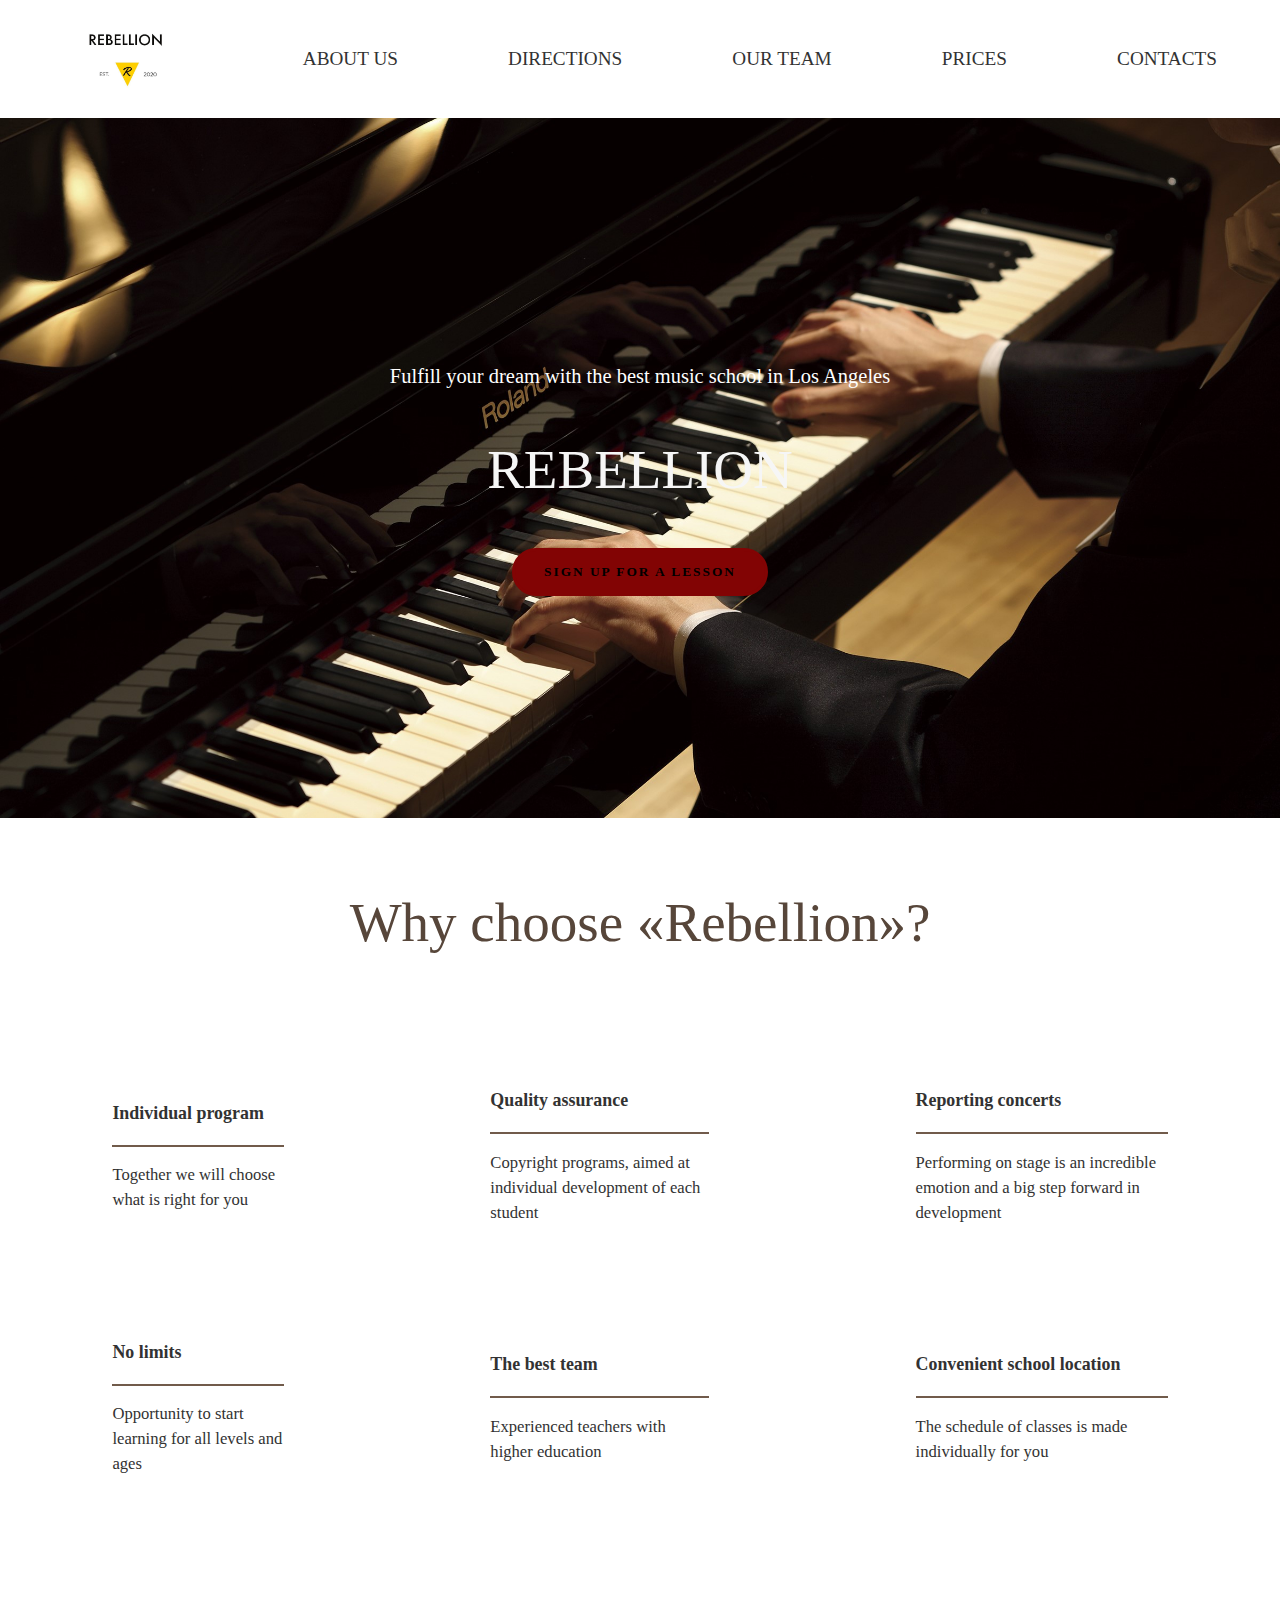
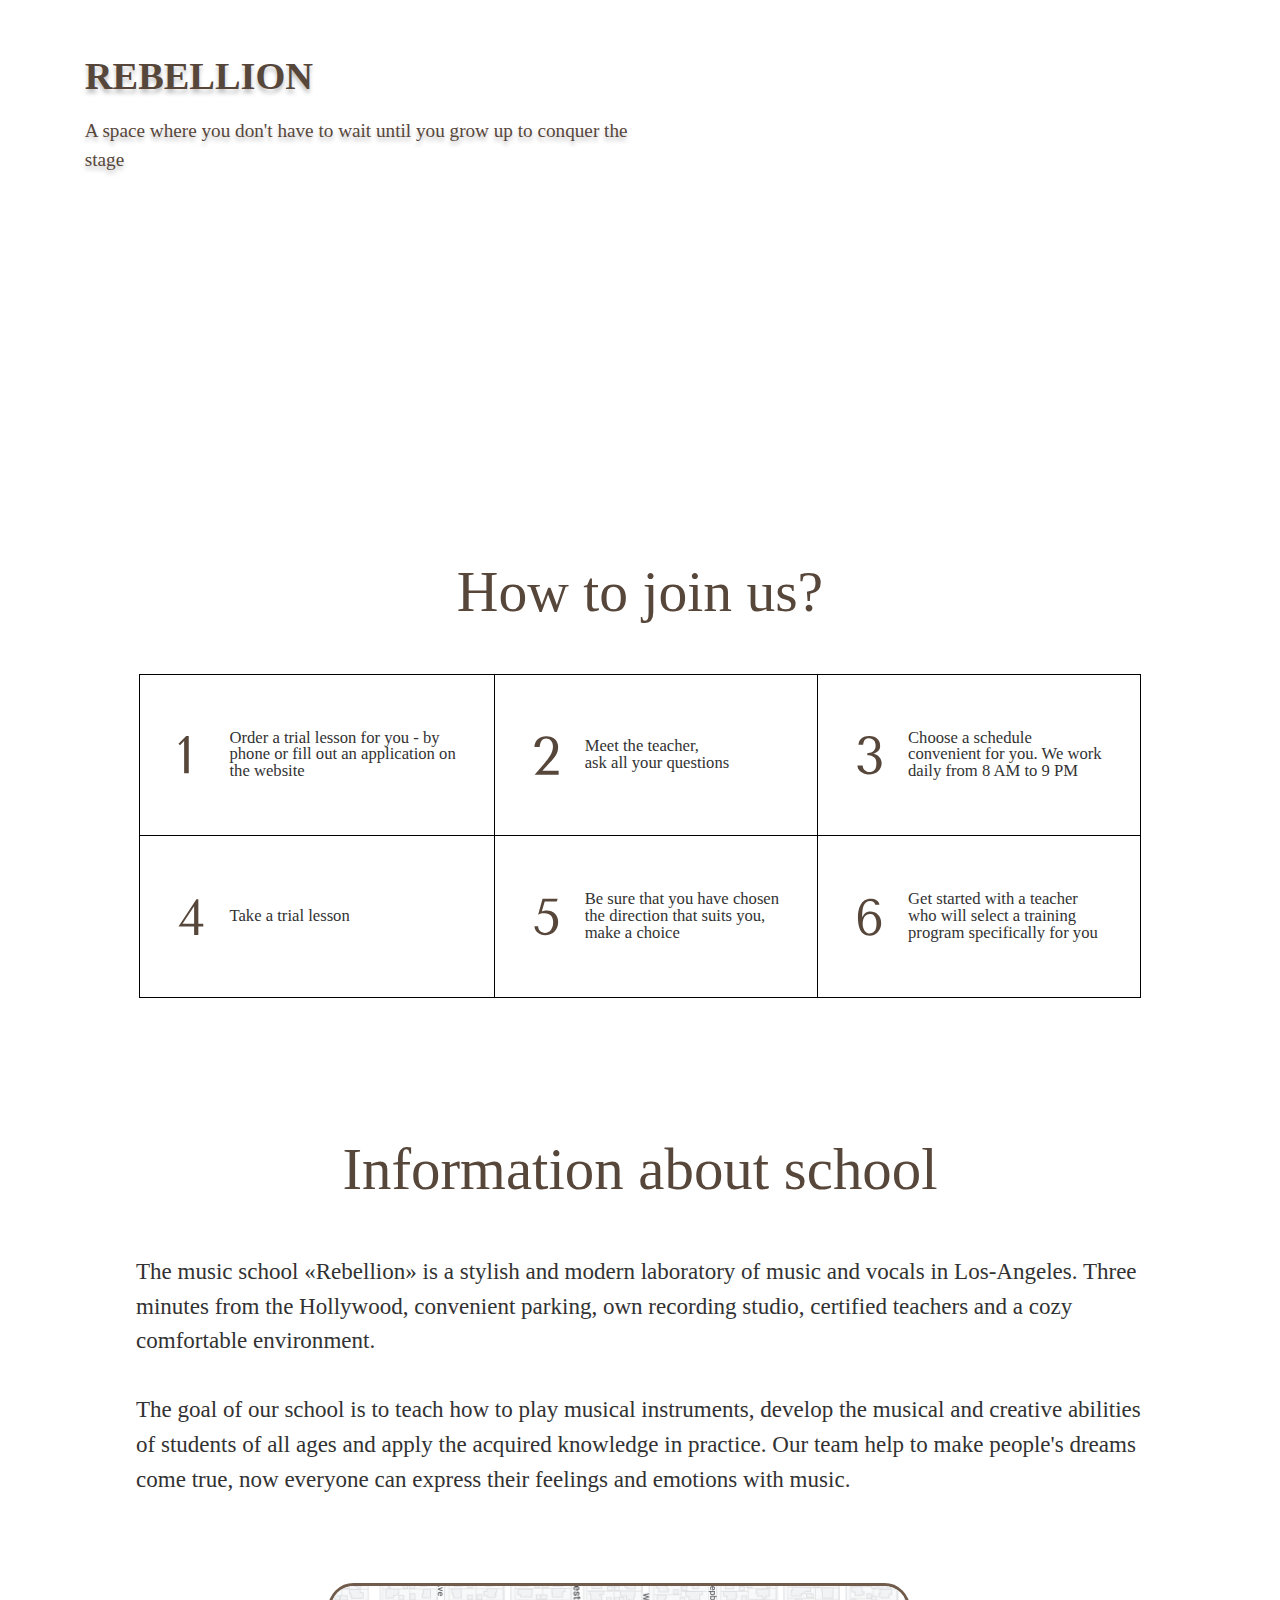
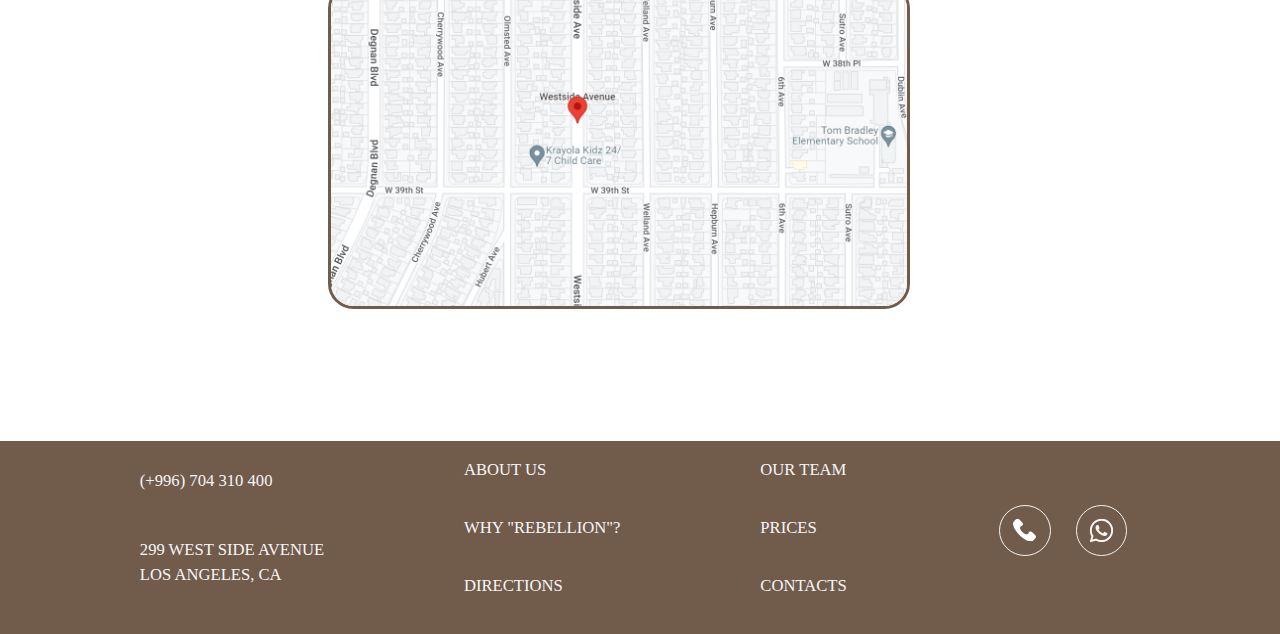
==== index.html @ b0a58139 "Add files via upload" ====
<!DOCTYPE html>
<html lang="en">
<head>
    <meta charset="UTF-8">
    <meta name="viewport" content="width=device-width, initial-scale=1.0">
    <link href="sass/style.css" rel="stylesheet">
    <link rel="apple-touch-icon" sizes="180x180" href="images/apple-touch-icon.png">
    <link rel="icon" type="image/png" sizes="32x32" href="images/favicon-32x32.png">
    <link rel="icon" type="image/png" sizes="16x16" href="images/favicon-16x16.png">
    <link rel="manifest" href="images/site.webmanifest">
    <link rel="mask-icon" href="images/safari-pinned-tab.svg" color="#5bbad5">
    <meta name="msapplication-TileColor" content="#ffc40d">
    <meta name="theme-color" content="#ffffff">
    <title>REBELLION</title>
</head>
<body>
    <nav>
        <ul>
            <li><a href="index.html"><img src="images/logo.jpg"></a></li>
            <li><a href="index.html">About us</a></li>
            <li><a href="directions.html">Directions</a></li>
            <li><a href="team.html">Our team</a></li>
            <li><a href="prices.html">Prices</a></li>
            <li><a href="contacts.html">Contacts</a></li>
        </ul>
    </nav>
    
    <div class="header__content">
        <img src="images/piano.jpg">
        <div class="content">
            <p>Fulfill your dream with the best music school in Los Angeles</p>
            <h1>REBELLION</h1>
            <button><a href="contacts.html">Sign up for a lesson</a></button>
        </div>
    </div>
    
    <div class="reason">
        <h1><a name="why"></a>Why choose «Rebellion»?</h1>
        <div class="reason__content">
            <table>
                <tr>
                    <td>
                        <h3>Individual program</h3>
                        <hr>
                        <p>Together we will choose what is right for you</p>
                    </td>
                    <td>
                        <h3>Quality assurance</h3>
                        <hr>
                        <p>Copyright programs, aimed at individual development of each student</p>
                    </td>
                    <td>
                        <h3>Reporting concerts</h3>
                        <hr>
                        <p>Performing on stage is an incredible emotion and a big step forward in development</p>
                    </td>
                </tr>
                <tr>
                    <td>
                        <h3>No limits</h3>
                        <hr>
                        <p>Opportunity to start learning for all levels and ages</p>
                    </td>
                    <td>
                        <h3>The best team</h3>
                        <hr>
                        <p>Experienced teachers with higher education</p>
                    </td>
                    <td>
                        <h3>Convenient school location</h3>
                        <hr>
                        <p>The schedule of classes is made individually for you</p>
                    </td>
                </tr>
            </table>
            
        </div>
    </div>
    
    <div class="photo">
        <div class="photo__text">
            <h1>REBELLION</h1>
            <p>A space where you don't have to wait until you grow up to conquer the stage</p>
        </div>
        <div class="rebellion">
            <img src="images/first.jpg" class="one">
            <img src="images/sec.jpg" class="two">
            <img src="images/third.jpg" class="three">
            <img src="images/four.jpg" class="four">
            <img src="images/five.jpg" class="five">
            <img src="images/six.jpg" class="six">
            <img src="images/seven.jpg" class="seven">
            <img src="images/eight.jpg" class="eight">
            <img src="images/nine.jpg" class="nine">
            <img src="images/ten.jpg" class="ten">
        </div>
    </div>
    
    <div class="join-us">
        <h1>How to join us?</h1>
        <table>
            <tr>
                <td>
                    <div class="numbers">
                        <img src="./images/1 (1).svg">
                        <p>Order a trial lesson for you - by<br> phone or fill out an application on<br> the website</p>
                    </div>
                </td>
                <td>
                    <div class="numbers">
                        <img src="./images/2.svg">
                        <p>Meet the teacher,<br> ask all your questions</p>
                    </div>
                </td>
                <td>
                    <div class="numbers">
                        <img src="./images/3.svg">
                        <p>Choose a schedule<br> convenient for you. We work<br> daily from 8 AM to 9 PM</p>
                    </div>
                </td>
                
            </tr>
            <tr>
                <td>
                    <div class="numbers">
                        <img src="./images/4.svg">
                        <p>Take a trial lesson</p>
                    </div>
                </td>
                <td>
                    <div class="numbers">
                        <img src="./images/5.svg">
                        <p>Be sure that you have chosen<br> the direction that suits you,<br> make a choice</p>
                    </div>
                </td>
                <td>
                    <div class="numbers">
                        <img src="./images/6.svg">
                        <p>Get started with a teacher<br> who will select a training<br> program specifically for you</p>
                    </div>
                </td>
            </tr>
        </table>
    </div>
    
    <div class="info__us">
        <h1><a name="about"></a>Information about school</h1>
        <p>The music school «Rebellion» is a stylish and modern laboratory of music and vocals in Los-Angeles. Three minutes from the Hollywood, convenient parking, own recording studio, certified teachers and a cozy comfortable environment.<br><br>
            The goal of our school is to teach how to play musical instruments, develop the musical and creative abilities of students of all ages and apply the acquired knowledge in practice. Our team help to make people's dreams come true, now everyone can express their feelings and emotions with music.
        </p>
        <img src="./images/map.png">
    </div>
    
    <footer>
        <div class="address">
            <p><a href="tel:+(996)704 310400">(+996) 704 310 400</a></p>
            <p>299 West Side Avenue<br>Los Angeles, CA</p>
        </div>
        <div class="pages-1-3">
            <p><a href="#about">About us</a></p>
            <p><a href="#why">Why "Rebellion"?</a></p>
            <p><a href="directions.html">Directions</a></p>
        </div>
        <div class="pages-4-6">
            <p><a href="team.html">Our team</a></p>
            <p><a href="prices.html">Prices</a></p>
            <p><a href="contacts.html">Contacts</a></p>
        </div>
        <div class="icon">
       <a href="tel:+(996)704 310400"><img src="./images/icon-phone.svg"></a>
       <a href="https://wa.me/996704310400"><img src="./images/icon-WA.svg"></a>
        </div>
    </footer>

</body>
</html>
---- sass/style.css ----
nav {
  background-color: white;
  color: black;
}

nav ul {
  display: -webkit-box;
  display: -ms-flexbox;
  display: flex;
  -ms-flex-pack: distribute;
      justify-content: space-around;
  -webkit-box-align: center;
      -ms-flex-align: center;
          align-items: center;
}

nav ul li {
  list-style-type: none;
  font-family: 'Open Sans';
  font-style: normal;
  font-weight: 400;
  text-transform: uppercase;
  font-size: 1.5vw;
  line-height: 150%;
  color: #323232;
}

nav ul li img {
  width: 10vw;
}

nav ul li a {
  text-decoration: none;
  color: #323232;
}

nav ul li :hover, nav ul li :focus, nav ul li :active {
  opacity: 0.75;
}

.header__content {
  display: -webkit-box;
  display: -ms-flexbox;
  display: flex;
  -webkit-box-pack: center;
      -ms-flex-pack: center;
          justify-content: center;
  -webkit-box-align: center;
      -ms-flex-align: center;
          align-items: center;
  text-align: center;
  margin: 0 -8px;
}

.header__content img {
  width: 100%;
}

.header__content .content {
  position: absolute;
  z-index: 1;
  color: white;
}

.header__content .content p {
  font-family: 'Open Sans';
  font-style: normal;
  font-weight: 400;
  font-size: 1.6vw;
  line-height: 150%;
  color: #FFFFFF;
}

.header__content .content h1 {
  font-family: 'Tenor Sans';
  font-style: normal;
  font-weight: 400;
  font-size: 4.3vw;
  line-height: 150%;
  color: #F6F6F6;
}

.header__content .content button {
  width: 20vw;
  padding: 1vw;
  text-align: center;
  border: 0.3vw solid #820404;
  background-color: #820404;
  border-radius: 2vw;
  -webkit-transition: .3s;
  transition: .3s;
}

.header__content .content button a {
  text-decoration: none;
  font-family: Tenor Sans;
  text-transform: uppercase;
  letter-spacing: 2px;
  font-weight: 600;
  color: #000000;
}

.header__content .content button :hover {
  -webkit-box-shadow: 0.7vw 0.7vw red;
          box-shadow: 0.7vw 0.7vw red;
  -webkit-transition: .3s;
  transition: .3s;
}

/*1 PAGE-MAIN-START*/
.reason h1 {
  text-align: center;
  margin: 5vw 0;
  font-family: 'Tenor Sans';
  font-style: normal;
  font-weight: 400;
  font-size: 4.3vw;
  line-height: 150%;
  color: #57463A;
}

.reason .reason__content table {
  margin: auto;
}

.reason .reason__content table td {
  padding: 3vw 8vw;
}

.reason .reason__content table td h3 {
  font-family: 'Open Sans';
  font-style: normal;
  font-weight: 700;
  font-size: 1.4vw;
  line-height: 150%;
  color: #323232;
}

.reason .reason__content table td hr {
  border: 1px solid #715B4B;
  background-color: #715B4B;
}

.reason .reason__content table td p {
  font-family: 'Open Sans';
  font-style: normal;
  font-weight: 400;
  font-size: 1.3vw;
  line-height: 150%;
  color: #323232;
}

.photo {
  display: -webkit-box;
  display: -ms-flexbox;
  display: flex;
  margin: 8vw 6vw;
}

.photo .photo__text {
  font-family: 'Tenor Sans';
  font-style: normal;
  font-weight: 400;
  font-size: 1.5vw;
  line-height: 150%;
  color: #57463A;
  text-shadow: 0px 4px 4px rgba(0, 0, 0, 0.25);
}

.photo .rebellion {
  margin-left: 14vw;
  width: 32vw;
  height: 32vw;
}

.photo .rebellion img {
  position: absolute;
  width: 32vw;
  height: 32vw;
  opacity: 0;
  -webkit-animation: rebellion 20s ease-in-out infinite;
          animation: rebellion 20s ease-in-out infinite;
}

.photo .rebellion .one {
  -webkit-animation-delay: 0s;
          animation-delay: 0s;
}

.photo .rebellion .two {
  -webkit-animation-delay: 3s;
          animation-delay: 3s;
}

.photo .rebellion .three {
  -webkit-animation-delay: 6s;
          animation-delay: 6s;
}

.photo .rebellion .four {
  -webkit-animation-delay: 9s;
          animation-delay: 9s;
}

.photo .rebellion .five {
  -webkit-animation-delay: 12s;
          animation-delay: 12s;
}

.photo .rebellion .six {
  -webkit-animation-delay: 15s;
          animation-delay: 15s;
}

.photo .rebellion .seven {
  -webkit-animation-delay: 18s;
          animation-delay: 18s;
}

.photo .rebellion .eight {
  -webkit-animation-delay: 21s;
          animation-delay: 21s;
}

.photo .rebellion .nine {
  -webkit-animation-delay: 24s;
          animation-delay: 24s;
}

.photo .rebellion .ten {
  -webkit-animation-delay: 27s;
          animation-delay: 27s;
}

.photo .rebellion .one, .photo .rebellion .two, .photo .rebellion .three, .photo .rebellion .four, .photo .rebellion .five, .photo .rebellion .six, .photo .rebellion .seven, .photo .rebellion .eight, .photo .rebellion .nine, .photo .rebellion .ten {
  border: .5vw solid #715B4B;
  border-radius: 2vw;
}

.join-us {
  margin: 5vw;
}

.join-us h1 {
  text-align: center;
  font-family: 'Tenor Sans';
  font-style: normal;
  font-weight: 400;
  font-size: 4.5vw;
  line-height: 150%;
  color: #57463A;
}

.join-us table {
  border: 1px solid black;
  border-collapse: collapse;
  margin: auto;
}

.join-us table tr td {
  border: 1px solid black;
  padding: 3vw;
}

.join-us table tr td .numbers {
  display: -webkit-box;
  display: -ms-flexbox;
  display: flex;
  -webkit-box-orient: horizontal;
  -webkit-box-direction: normal;
      -ms-flex-direction: row;
          flex-direction: row;
}

.join-us table tr td .numbers img {
  width: 2vw;
}

.join-us table tr td .numbers p {
  margin-left: 2vw;
  font-family: 'Open Sans';
  font-style: normal;
  font-weight: 300;
  font-size: 1.3vw;
  line-height: 102.99%;
  color: #323232;
}

.info__us {
  margin: 10vw;
}

.info__us h1 {
  font-family: 'Tenor Sans';
  font-style: normal;
  font-weight: 400;
  font-size: 4.6vw;
  line-height: 150%;
  text-align: center;
  color: #57463A;
}

.info__us p {
  font-family: 'Open Sans';
  font-style: normal;
  font-weight: 400;
  font-size: 1.8vw;
  line-height: 150%;
  color: #323232;
}

.info__us img {
  width: 45vw;
  height: 25vw;
  margin-top: 5vw;
  margin-left: 15vw;
  border: 3px solid #715B4B;
  border-radius: 2vw;
}

/*FOOTER START*/
footer {
  display: -webkit-box;
  display: -ms-flexbox;
  display: flex;
  margin: 0 -8px -10px -8px;
  padding-bottom: 2vh;
  background-color: #715B4B;
  -webkit-box-pack: space-evenly;
      -ms-flex-pack: space-evenly;
          justify-content: space-evenly;
  text-transform: uppercase;
}

footer .address {
  display: -webkit-box;
  display: -ms-flexbox;
  display: flex;
  -webkit-box-orient: vertical;
  -webkit-box-direction: normal;
      -ms-flex-direction: column;
          flex-direction: column;
  -webkit-box-pack: space-evenly;
      -ms-flex-pack: space-evenly;
          justify-content: space-evenly;
}

footer .address p {
  font-family: 'Open Sans';
  font-style: normal;
  font-weight: 400;
  font-size: 1.3vw;
  line-height: 150%;
  color: #F6F6F6;
}

footer .address p a {
  text-decoration: none;
  color: #F6F6F6;
}

footer .address p :hover, footer .address p :focus, footer .address p :active {
  opacity: 0.75;
}

footer .pages-1-3 {
  display: -webkit-box;
  display: -ms-flexbox;
  display: flex;
  -webkit-box-orient: vertical;
  -webkit-box-direction: normal;
      -ms-flex-direction: column;
          flex-direction: column;
}

footer .pages-1-3 p {
  font-family: 'Open Sans';
  font-style: normal;
  font-weight: 400;
  font-size: 1.3vw;
  line-height: 150%;
  color: #F6F6F6;
}

footer .pages-1-3 p a {
  text-decoration: none;
  color: #F6F6F6;
}

footer .pages-1-3 p :hover, footer .pages-1-3 p :focus, footer .pages-1-3 p :active {
  opacity: 0.75;
}

footer .pages-4-6 {
  display: -webkit-box;
  display: -ms-flexbox;
  display: flex;
  -webkit-box-orient: vertical;
  -webkit-box-direction: normal;
      -ms-flex-direction: column;
          flex-direction: column;
}

footer .pages-4-6 p {
  font-family: 'Open Sans';
  font-style: normal;
  font-weight: 400;
  font-size: 1.3vw;
  line-height: 150%;
  color: #F6F6F6;
}

footer .pages-4-6 p a {
  text-decoration: none;
  color: #F6F6F6;
}

footer .pages-4-6 p :hover, footer .pages-4-6 p :focus, footer .pages-4-6 p :active {
  opacity: 0.75;
}

footer .icon {
  display: -webkit-box;
  display: -ms-flexbox;
  display: flex;
  -webkit-box-orient: horizontal;
  -webkit-box-direction: normal;
      -ms-flex-direction: row;
          flex-direction: row;
  margin-top: 4vw;
}

footer .icon a {
  text-decoration: none;
  color: #F6F6F6;
}

footer .icon img {
  width: 4vw;
  margin: 1vw;
}

footer .icon :hover, footer .icon :focus, footer .icon :active {
  opacity: 0.8;
}

/*FOOTER END*/
/*2 page-DIRECTIONS-START*/
.subjects {
  display: -webkit-box;
  display: -ms-flexbox;
  display: flex;
  -webkit-box-orient: vertical;
  -webkit-box-direction: normal;
      -ms-flex-direction: column;
          flex-direction: column;
  text-align: center;
}

.subjects h1 {
  margin: 5vw 0;
  text-transform: uppercase;
  font-family: 'Tenor Sans';
  font-style: normal;
  font-weight: 400;
  font-size: 4.8vw;
  line-height: 150%;
  color: #57463A;
}

.subjects .subjects__content {
  display: -webkit-box;
  display: -ms-flexbox;
  display: flex;
  -webkit-box-orient: vertical;
  -webkit-box-direction: normal;
      -ms-flex-direction: column;
          flex-direction: column;
}

.subjects .subjects__content .subjects-1-4,
.subjects .subjects__content .subjects-5-8 {
  display: -webkit-box;
  display: -ms-flexbox;
  display: flex;
  -webkit-box-orient: horizontal;
  -webkit-box-direction: normal;
      -ms-flex-direction: row;
          flex-direction: row;
  -webkit-box-pack: space-evenly;
      -ms-flex-pack: space-evenly;
          justify-content: space-evenly;
  margin-bottom: 5vw;
}

.subjects .subjects__content img {
  width: 20vw;
  height: 20vw;
}

.subjects .subjects__content figcaption {
  font-family: 'Open Sans';
  text-transform: uppercase;
  font-style: normal;
  font-weight: 400;
  font-size: 1.6vw;
  line-height: 102.99%;
  color: #323232;
}

.subjects .subjects__content button {
  width: 20vw;
  padding: 1vw;
  margin: auto auto 7vw;
  text-align: center;
  border: 0.3vw solid #b49177;
  background-color: #b49177;
  border-radius: 2vw;
  -webkit-transition: .3s;
  transition: .3s;
}

.subjects .subjects__content button a {
  text-decoration: none;
  font-family: Tenor Sans;
  text-transform: uppercase;
  letter-spacing: 2px;
  font-weight: 600;
  color: #ffffff;
}

.subjects .subjects__content button :hover {
  -webkit-box-shadow: 0.7vw 0.7vw #8c715c;
          box-shadow: 0.7vw 0.7vw #8c715c;
  -webkit-transition: .3s;
  transition: .3s;
}

/*2 page-DIRECTIONS-END*/
/*3 page-OUR TEAM-START*/
.team {
  margin: 50px 50px 0 50px;
}

.team h1 {
  font-family: 'Tenor Sans';
  font-style: normal;
  font-weight: 400;
  font-size: 4.3vw;
  line-height: 150%;
  text-align: center;
  text-transform: uppercase;
  color: #57463A;
}

.team p {
  font-family: 'Open Sans';
  font-style: normal;
  font-weight: 400;
  font-size: 2vw;
  text-align: center;
  line-height: 150%;
  color: #323232;
  margin-bottom: 6vw;
}

.team .team__content {
  display: -webkit-box;
  display: -ms-flexbox;
  display: flex;
  -webkit-box-orient: vertical;
  -webkit-box-direction: normal;
      -ms-flex-direction: column;
          flex-direction: column;
}

.team .team-1-3,
.team .team-4-6,
.team .team-7-9,
.team .team-10-12 {
  display: -webkit-box;
  display: -ms-flexbox;
  display: flex;
  -webkit-box-orient: horizontal;
  -webkit-box-direction: normal;
      -ms-flex-direction: row;
          flex-direction: row;
  -webkit-box-pack: space-evenly;
      -ms-flex-pack: space-evenly;
          justify-content: space-evenly;
  margin-bottom: 5vw;
}

.team img {
  width: 20vw;
  height: 20vw;
}

.team .teacher {
  font-family: 'Tenor Sans';
  font-style: normal;
  font-weight: 400;
  font-size: 1.5vw;
  line-height: 150%;
  text-transform: uppercase;
  color: #323232;
}

.team .teacher__direction {
  font-family: 'Open Sans';
  font-style: normal;
  font-weight: 400;
  font-size: 1vw;
  line-height: 150%;
  color: #323232;
  text-transform: uppercase;
}

.team button {
  width: 20vw;
  padding: 1vw;
  margin: auto auto 10vw;
  text-align: center;
  border: 0.3vw solid #b49177;
  background-color: #b49177;
  border-radius: 2vw;
  -webkit-transition: .3s;
  transition: .3s;
}

.team button a {
  text-decoration: none;
  font-family: Tenor Sans;
  text-transform: uppercase;
  letter-spacing: 2px;
  font-weight: 600;
  color: #ffffff;
}

.team button :hover {
  -webkit-box-shadow: 0.7vw 0.7vw #8c715c;
          box-shadow: 0.7vw 0.7vw #8c715c;
  -webkit-transition: .3s;
  transition: .3s;
}

/*3 page-OUR TEAM-END*/
/*4 page-PRICES-START*/
.header__content-4-page {
  display: -webkit-box;
  display: -ms-flexbox;
  display: flex;
  margin: 0 -8px;
  -webkit-box-orient: horizontal;
  -webkit-box-direction: normal;
      -ms-flex-direction: row;
          flex-direction: row;
}

.header__content-4-page img {
  width: 50%;
}

.header__content-4-page .price-content {
  margin-left: 2vw;
}

.header__content-4-page .price-content h1 {
  font-family: 'Tenor Sans';
  font-style: normal;
  font-weight: 400;
  font-size: 4.2vw;
  line-height: 120%;
  color: #57463A;
}

.header__content-4-page .price-content p {
  font-family: 'Open Sans';
  font-style: normal;
  font-weight: 400;
  font-size: 1.5vw;
  line-height: 150%;
  color: black;
}

.header__content-4-page .price-content button {
  width: 25vw;
  padding: 1vw;
  margin-top: 3vw;
  margin-left: 12vw;
  text-align: center;
  border: 0.3vw solid #b49177;
  background-color: #b49177;
  border-radius: 2vw;
  -webkit-transition: .3s;
  transition: .3s;
}

.header__content-4-page .price-content button a {
  text-decoration: none;
  font-family: Tenor Sans;
  text-transform: uppercase;
  letter-spacing: 2px;
  font-weight: 600;
  color: #ffffff;
}

.header__content-4-page .price-content button :hover {
  -webkit-box-shadow: 0.7vw 0.7vw #8c715c;
          box-shadow: 0.7vw 0.7vw #8c715c;
  -webkit-transition: .3s;
  transition: .3s;
}

.price-details {
  margin: 8vw 0 0 2vw;
}

.price-details h1 {
  text-align: center;
  font-family: 'Tenor Sans';
  font-style: normal;
  font-weight: 400;
  font-size: 4.3vw;
  line-height: 150%;
  color: #57463A;
}

.price-details table {
  border: 1px solid black;
  border-collapse: collapse;
  margin: auto;
  margin-bottom: 18vw;
}

.price-details table tr td {
  border: 1px solid black;
  padding: 1vw;
}

.price-details table tr td .price__for__each {
  display: -webkit-box;
  display: -ms-flexbox;
  display: flex;
  -webkit-box-orient: horizontal;
  -webkit-box-direction: normal;
      -ms-flex-direction: row;
          flex-direction: row;
}

.price-details table tr td img {
  width: 8vw;
  height: 8vw;
}

.price-details table tr td p {
  margin-left: 2vw;
  font-family: 'Open Sans';
  font-style: normal;
  font-weight: 300;
  font-size: 1.3vw;
  line-height: 102.99%;
  color: #323232;
  text-transform: uppercase;
}

/*4 page-PRICES-END*/
/*5 page-CONTACTS-START*/
.header__content-5-page {
  display: -webkit-box;
  display: -ms-flexbox;
  display: flex;
  margin: 0 -8px;
  -webkit-box-orient: horizontal;
  -webkit-box-direction: normal;
      -ms-flex-direction: row;
          flex-direction: row;
}

.header__content-5-page img {
  width: 50%;
}

.header__content-5-page .contact__details {
  width: 67vw;
  height: 54vw;
  margin: auto;
}

.header__content-5-page .contact__details h3 {
  margin-top: 0;
  text-align: center;
  margin-bottom: 4vw;
  font-family: 'Tenor Sans';
  font-style: normal;
  font-weight: 400;
  font-size: 3vw;
  line-height: 120%;
  color: #57463A;
  text-transform: uppercase;
}

.header__content-5-page .contact__details h5 {
  font-family: 'Commissioner';
  font-style: normal;
  font-weight: 600;
  font-size: 1.7vw;
  color: #323232;
  margin-top: 0;
  margin-bottom: 0;
  text-align: left;
  margin-left: 2vw;
}

.header__content-5-page .contact__details p {
  font-family: 'Commissioner';
  font-style: normal;
  font-weight: 400;
  font-size: 1.5vw;
  line-height: 29px;
  color: #323232;
  margin-top: 0;
  margin-bottom: 0;
  text-align: left;
  margin-left: 2vw;
}

.questions h2 {
  font-family: 'Tenor Sans';
  font-style: normal;
  font-weight: 400;
  font-size: 4vw;
  line-height: 150%;
  color: #57463A;
  text-align: center;
  margin-bottom: 0;
}

.questions p {
  font-family: 'Tenor Sans';
  font-style: normal;
  font-weight: 400;
  font-size: 2vw;
  line-height: 150%;
  color: #000000;
  text-align: center;
  margin-bottom: 5vw;
}

form {
  width: 33vw;
  background-color: #fed877;
  font-size: 1.3vw;
  padding: 2vw;
  -webkit-box-shadow: 0 0 5vw gold;
          box-shadow: 0 0 5vw gold;
  border-radius: 3vw;
  border: 2px solid none;
  margin: auto;
  margin-bottom: 10vw;
}

form .main
input[type="text"] {
  background-color: #ffffff;
}

form input[type="text"]:focus {
  color: #000000;
}

form label {
  display: inline-block;
  width: 18vw;
  font-size: 1.3vw;
  color: black;
}

form .submit-form {
  width: 25vw;
  height: 5vw;
  margin-left: 5vw;
  display: inline-block;
  background-color: gold;
  color: black;
  text-decoration: none;
  padding: 1vw 1vw;
  border: 1px solid gold;
  border-radius: 1vw;
  font-family: 'Open Sans';
  font-style: normal;
  font-weight: 600;
  font-size: 1.2vw;
  line-height: 1.5vw;
  text-align: center;
  text-transform: uppercase;
}

form .submit-form:hover {
  -webkit-animation: pulsate 1s ease-in-out;
          animation: pulsate 1s ease-in-out;
}

form .mail {
  color: #000000;
}

@-webkit-keyframes rebellion {
  from {
    opacity: 0;
  }
  20% {
    opacity: 1;
  }
  40% {
    opacity: 1;
  }
  60% {
    opacity: 0;
  }
  80% {
    opacity: 0;
  }
  100% {
    opacity: 0;
  }
}

@keyframes rebellion {
  from {
    opacity: 0;
  }
  20% {
    opacity: 1;
  }
  40% {
    opacity: 1;
  }
  60% {
    opacity: 0;
  }
  80% {
    opacity: 0;
  }
  100% {
    opacity: 0;
  }
}

@-webkit-keyframes pulsate {
  0% {
    -webkit-box-shadow: 0 0 25px gold, 0 0 50px goldenrod;
            box-shadow: 0 0 25px gold, 0 0 50px goldenrod;
  }
}

@keyframes pulsate {
  0% {
    -webkit-box-shadow: 0 0 25px gold, 0 0 50px goldenrod;
            box-shadow: 0 0 25px gold, 0 0 50px goldenrod;
  }
}

@media (max-width: 560px) {
  nav img {
    margin-left: -10vw;
  }
  .header__content button {
    width: 50vw;
    height: 6vw;
    font-size: 1.5vw;
  }
  .subjects__content button {
    width: 50vw;
    height: 6vw;
    font-size: 1.5vw;
  }
  .team__content button {
    width: 35vw;
    height: 6vw;
    font-size: 1.5vw;
  }
  .price-content button {
    width: 50vw;
    height: 6vw;
    font-size: 1.5vw;
  }
}

@media (min-width: 560px) {
  nav img {
    margin-left: -3vw;
  }
}
/*# sourceMappingURL=style.css.map */
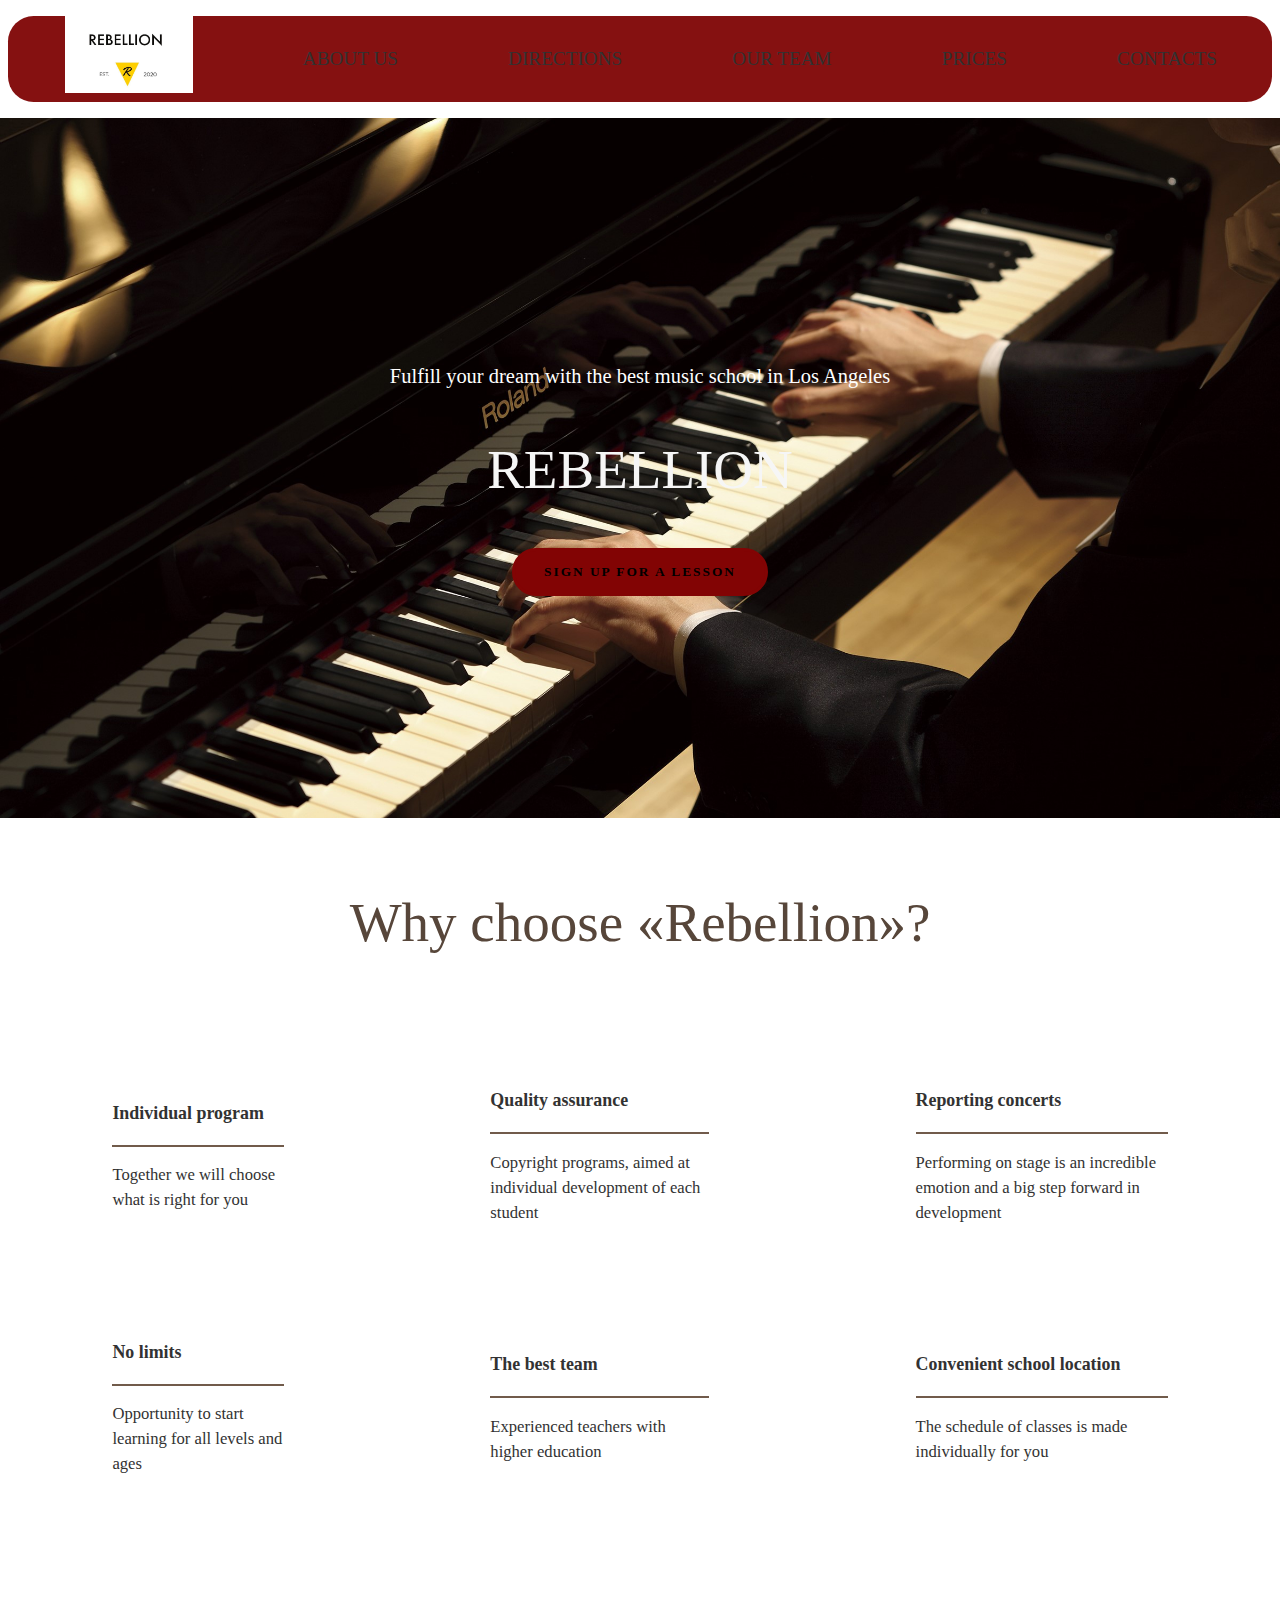
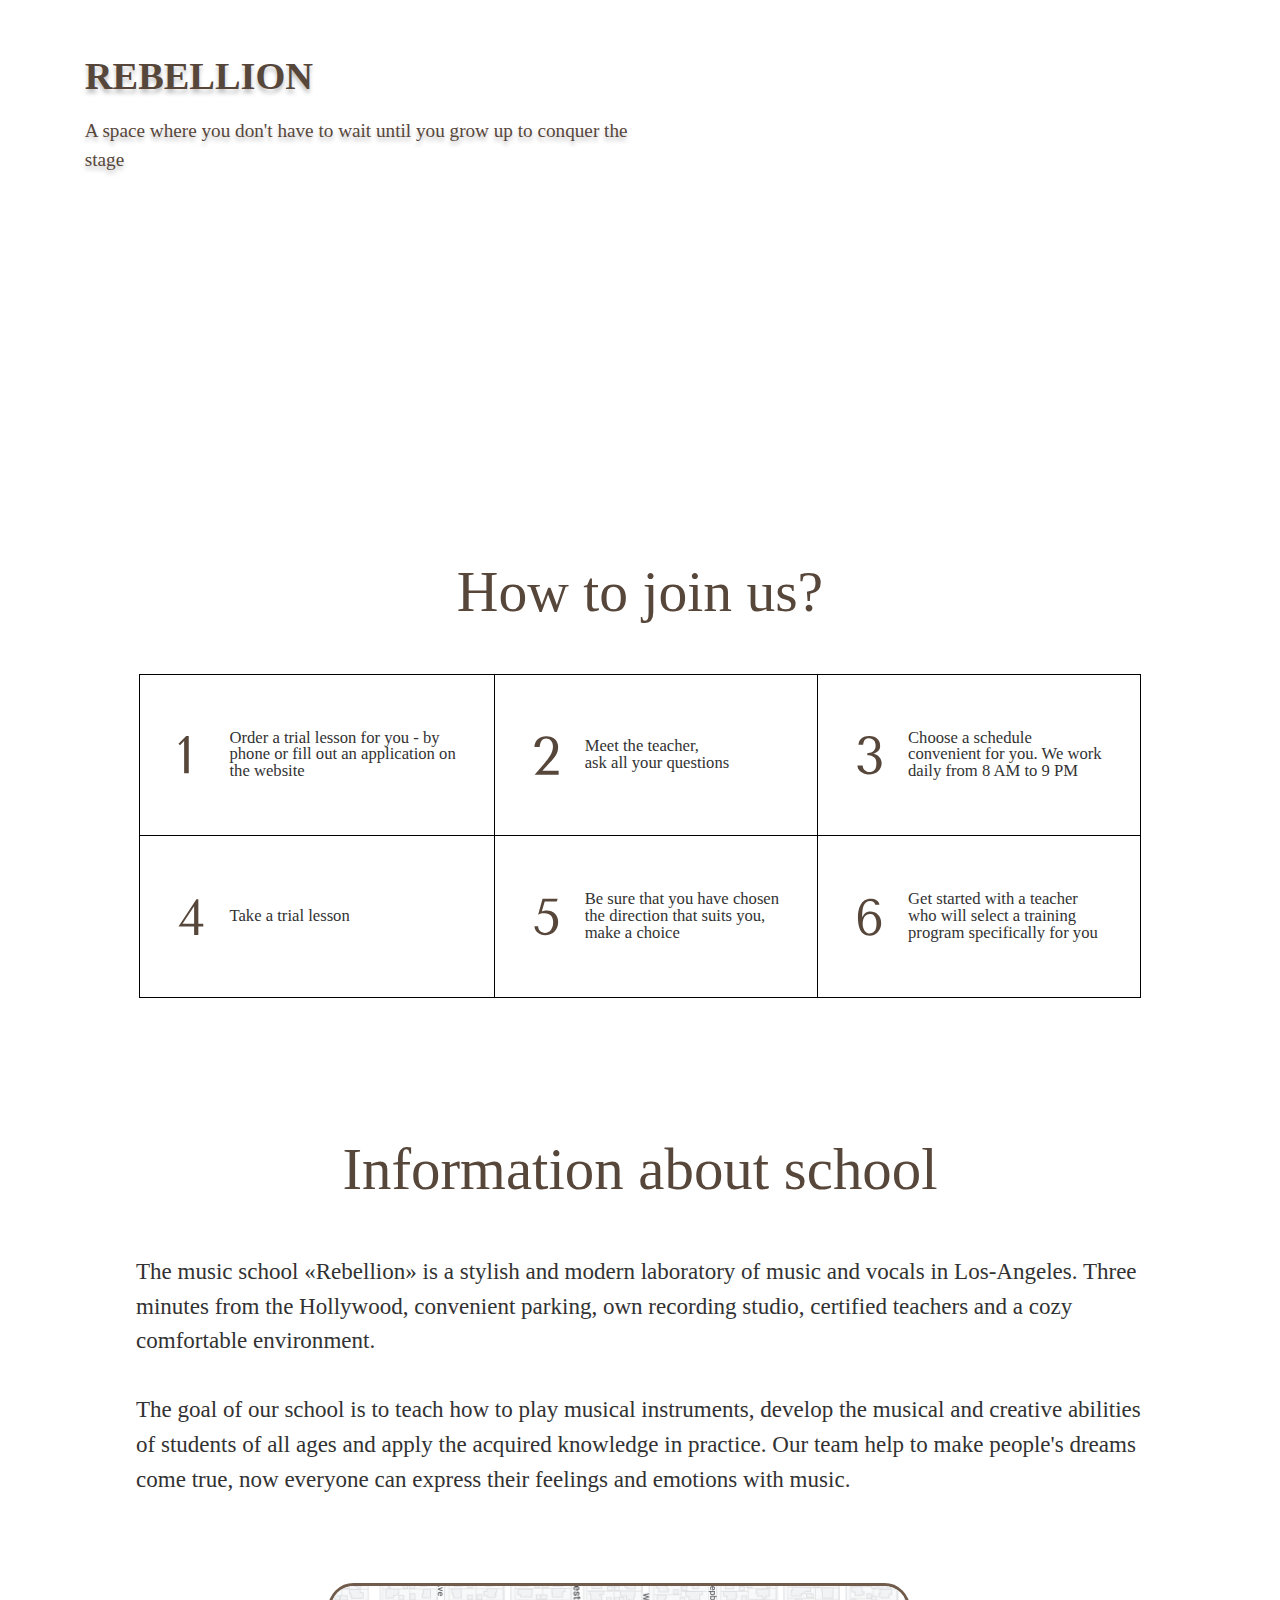
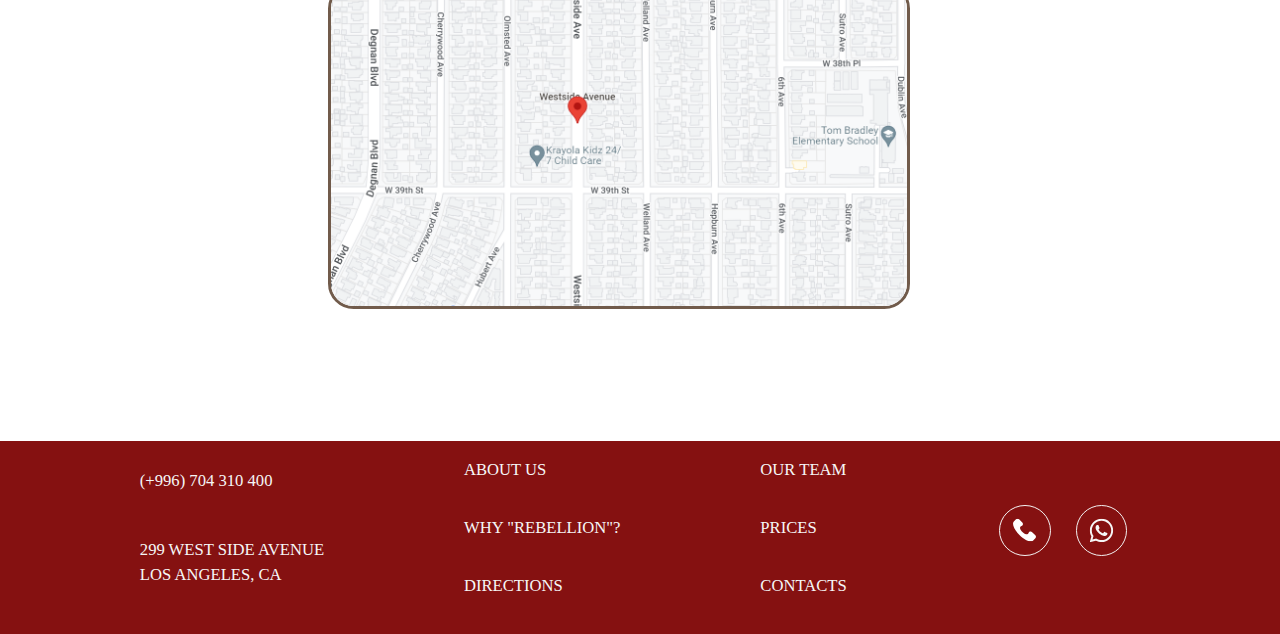
==== commit 6853b611: "Add files via upload" ====
--- a/index.html
+++ b/index.html
@@ -173,4 +173,11 @@
     </footer>
 
 </body>
-</html>+</html>
+
+
+
+
+
+
+
--- a/sass/style.css
+++ b/sass/style.css
@@ -1,6 +1,11 @@
+html {
+  scroll-behavior: smooth;
+}
+
 nav {
-  background-color: white;
-  color: black;
+  background-color: #851111;
+  color: #000000;
+  border-radius: 2vw;
 }
 
 nav ul {
@@ -35,7 +40,7 @@
 }
 
 nav ul li :hover, nav ul li :focus, nav ul li :active {
-  opacity: 0.75;
+  opacity: 0.5;
 }
 
 .header__content {
@@ -93,7 +98,7 @@
 
 .header__content .content button a {
   text-decoration: none;
-  font-family: Tenor Sans;
+  font-family: 'Tenor Sans';
   text-transform: uppercase;
   letter-spacing: 2px;
   font-weight: 600;
@@ -101,8 +106,8 @@
 }
 
 .header__content .content button :hover {
-  -webkit-box-shadow: 0.7vw 0.7vw red;
-          box-shadow: 0.7vw 0.7vw red;
+  -webkit-box-shadow: 0.7vw 0.7vw #ff0000;
+          box-shadow: 0.7vw 0.7vw #ff0000;
   -webkit-transition: .3s;
   transition: .3s;
 }
@@ -325,7 +330,7 @@
   display: flex;
   margin: 0 -8px -10px -8px;
   padding-bottom: 2vh;
-  background-color: #715B4B;
+  background-color: #851111;
   -webkit-box-pack: space-evenly;
       -ms-flex-pack: space-evenly;
           justify-content: space-evenly;
@@ -513,8 +518,8 @@
   padding: 1vw;
   margin: auto auto 7vw;
   text-align: center;
-  border: 0.3vw solid #b49177;
-  background-color: #b49177;
+  border: 0.3vw solid #820404;
+  background-color: #820404;
   border-radius: 2vw;
   -webkit-transition: .3s;
   transition: .3s;
@@ -522,7 +527,7 @@
 
 .subjects .subjects__content button a {
   text-decoration: none;
-  font-family: Tenor Sans;
+  font-family: 'Tenor Sans';
   text-transform: uppercase;
   letter-spacing: 2px;
   font-weight: 600;
@@ -530,8 +535,8 @@
 }
 
 .subjects .subjects__content button :hover {
-  -webkit-box-shadow: 0.7vw 0.7vw #8c715c;
-          box-shadow: 0.7vw 0.7vw #8c715c;
+  -webkit-box-shadow: 0.7vw 0.7vw #ff0000;
+          box-shadow: 0.7vw 0.7vw #ff0000;
   -webkit-transition: .3s;
   transition: .3s;
 }
@@ -621,8 +626,8 @@
   padding: 1vw;
   margin: auto auto 10vw;
   text-align: center;
-  border: 0.3vw solid #b49177;
-  background-color: #b49177;
+  border: 0.3vw solid #820404;
+  background-color: #820404;
   border-radius: 2vw;
   -webkit-transition: .3s;
   transition: .3s;
@@ -630,7 +635,7 @@
 
 .team button a {
   text-decoration: none;
-  font-family: Tenor Sans;
+  font-family: 'Tenor Sans';
   text-transform: uppercase;
   letter-spacing: 2px;
   font-weight: 600;
@@ -638,8 +643,8 @@
 }
 
 .team button :hover {
-  -webkit-box-shadow: 0.7vw 0.7vw #8c715c;
-          box-shadow: 0.7vw 0.7vw #8c715c;
+  -webkit-box-shadow: 0.7vw 0.7vw #ff0000;
+          box-shadow: 0.7vw 0.7vw #ff0000;
   -webkit-transition: .3s;
   transition: .3s;
 }
@@ -689,8 +694,8 @@
   margin-top: 3vw;
   margin-left: 12vw;
   text-align: center;
-  border: 0.3vw solid #b49177;
-  background-color: #b49177;
+  border: 0.3vw solid #820404;
+  background-color: #820404;
   border-radius: 2vw;
   -webkit-transition: .3s;
   transition: .3s;
@@ -698,7 +703,7 @@
 
 .header__content-4-page .price-content button a {
   text-decoration: none;
-  font-family: Tenor Sans;
+  font-family: 'Tenor Sans';
   text-transform: uppercase;
   letter-spacing: 2px;
   font-weight: 600;
@@ -706,8 +711,8 @@
 }
 
 .header__content-4-page .price-content button :hover {
-  -webkit-box-shadow: 0.7vw 0.7vw #8c715c;
-          box-shadow: 0.7vw 0.7vw #8c715c;
+  -webkit-box-shadow: 0.7vw 0.7vw #ff0000;
+          box-shadow: 0.7vw 0.7vw #ff0000;
   -webkit-transition: .3s;
   transition: .3s;
 }
@@ -727,14 +732,14 @@
 }
 
 .price-details table {
-  border: 1px solid black;
+  border: 1px solid #000000;
   border-collapse: collapse;
   margin: auto;
   margin-bottom: 18vw;
 }
 
 .price-details table tr td {
-  border: 1px solid black;
+  border: 1px solid #000000;
   padding: 1vw;
 }
 
@@ -791,7 +796,7 @@
   margin-top: 0;
   text-align: center;
   margin-bottom: 4vw;
-  font-family: 'Tenor Sans';
+  font-family: 'Open Sans';
   font-style: normal;
   font-weight: 400;
   font-size: 3vw;
@@ -849,11 +854,11 @@
 
 form {
   width: 33vw;
-  background-color: #fed877;
+  background-color: #a38877;
   font-size: 1.3vw;
   padding: 2vw;
-  -webkit-box-shadow: 0 0 5vw gold;
-          box-shadow: 0 0 5vw gold;
+  -webkit-box-shadow: 0 0 5vw #867262;
+          box-shadow: 0 0 5vw #867262;
   border-radius: 3vw;
   border: 2px solid none;
   margin: auto;
@@ -873,7 +878,7 @@
   display: inline-block;
   width: 18vw;
   font-size: 1.3vw;
-  color: black;
+  color: #000000;
 }
 
 form .submit-form {
@@ -881,11 +886,11 @@
   height: 5vw;
   margin-left: 5vw;
   display: inline-block;
-  background-color: gold;
-  color: black;
+  background-color: #820404;
+  color: #000000;
   text-decoration: none;
   padding: 1vw 1vw;
-  border: 1px solid gold;
+  border: 1px solid #820404;
   border-radius: 1vw;
   font-family: 'Open Sans';
   font-style: normal;
@@ -949,19 +954,19 @@
 
 @-webkit-keyframes pulsate {
   0% {
-    -webkit-box-shadow: 0 0 25px gold,- 0 0 50px goldenrod;
-            box-shadow: 0 0 25px gold,- 0 0 50px goldenrod;
+    -webkit-box-shadow: 0 0 25px #820404,+ 0 0 50px #820404;
+            box-shadow: 0 0 25px #820404,+ 0 0 50px #820404;
   }
 }
 
 @keyframes pulsate {
   0% {
-    -webkit-box-shadow: 0 0 25px gold,- 0 0 50px goldenrod;
-            box-shadow: 0 0 25px gold,- 0 0 50px goldenrod;
+    -webkit-box-shadow: 0 0 25px #820404,+ 0 0 50px #820404;
+            box-shadow: 0 0 25px #820404,+ 0 0 50px #820404;
   }
 }
 
@@ -989,6 +994,14 @@
     height: 6vw;
     font-size: 1.5vw;
   }
+  form {
+    width: 47vw;
+  }
+  form .submit-form {
+    width: 25vw;
+    height: 5vw;
+    margin-left: 10vw;
+  }
 }
 
 @media (min-width: 560px) {
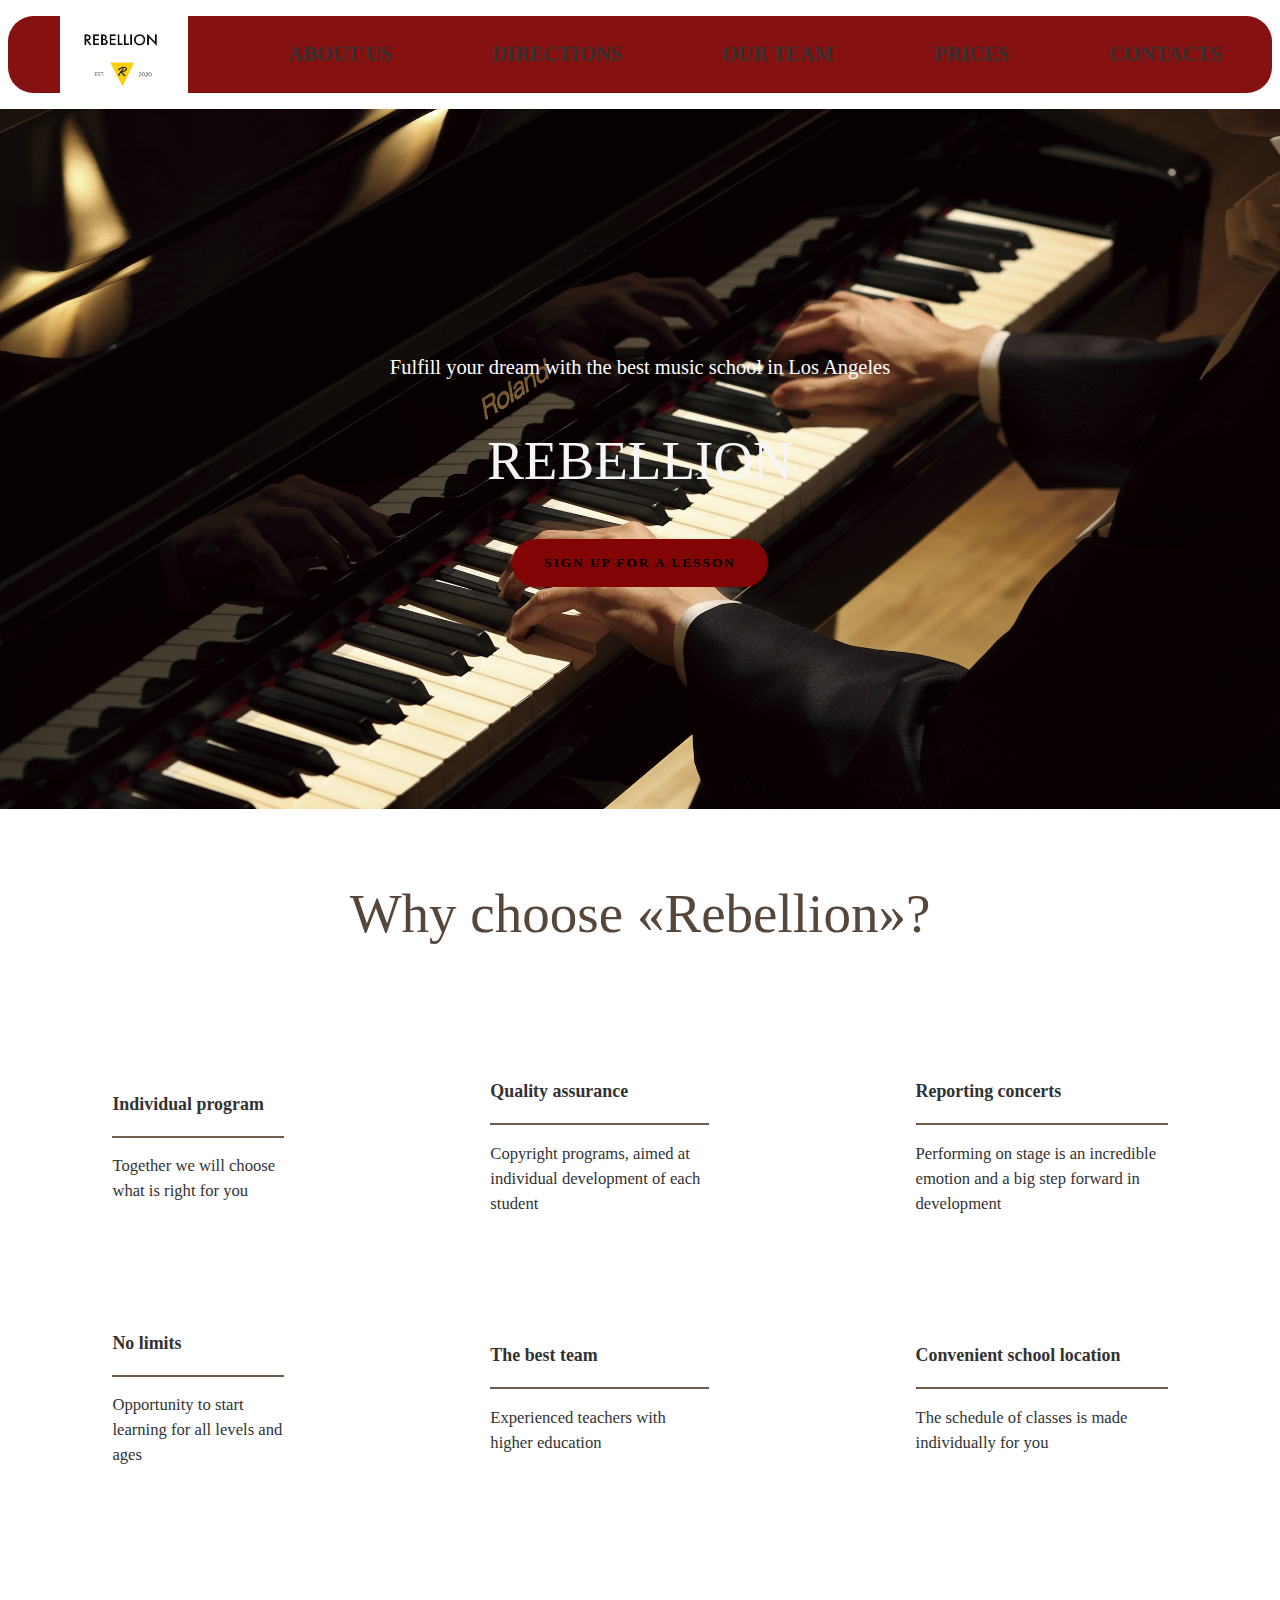
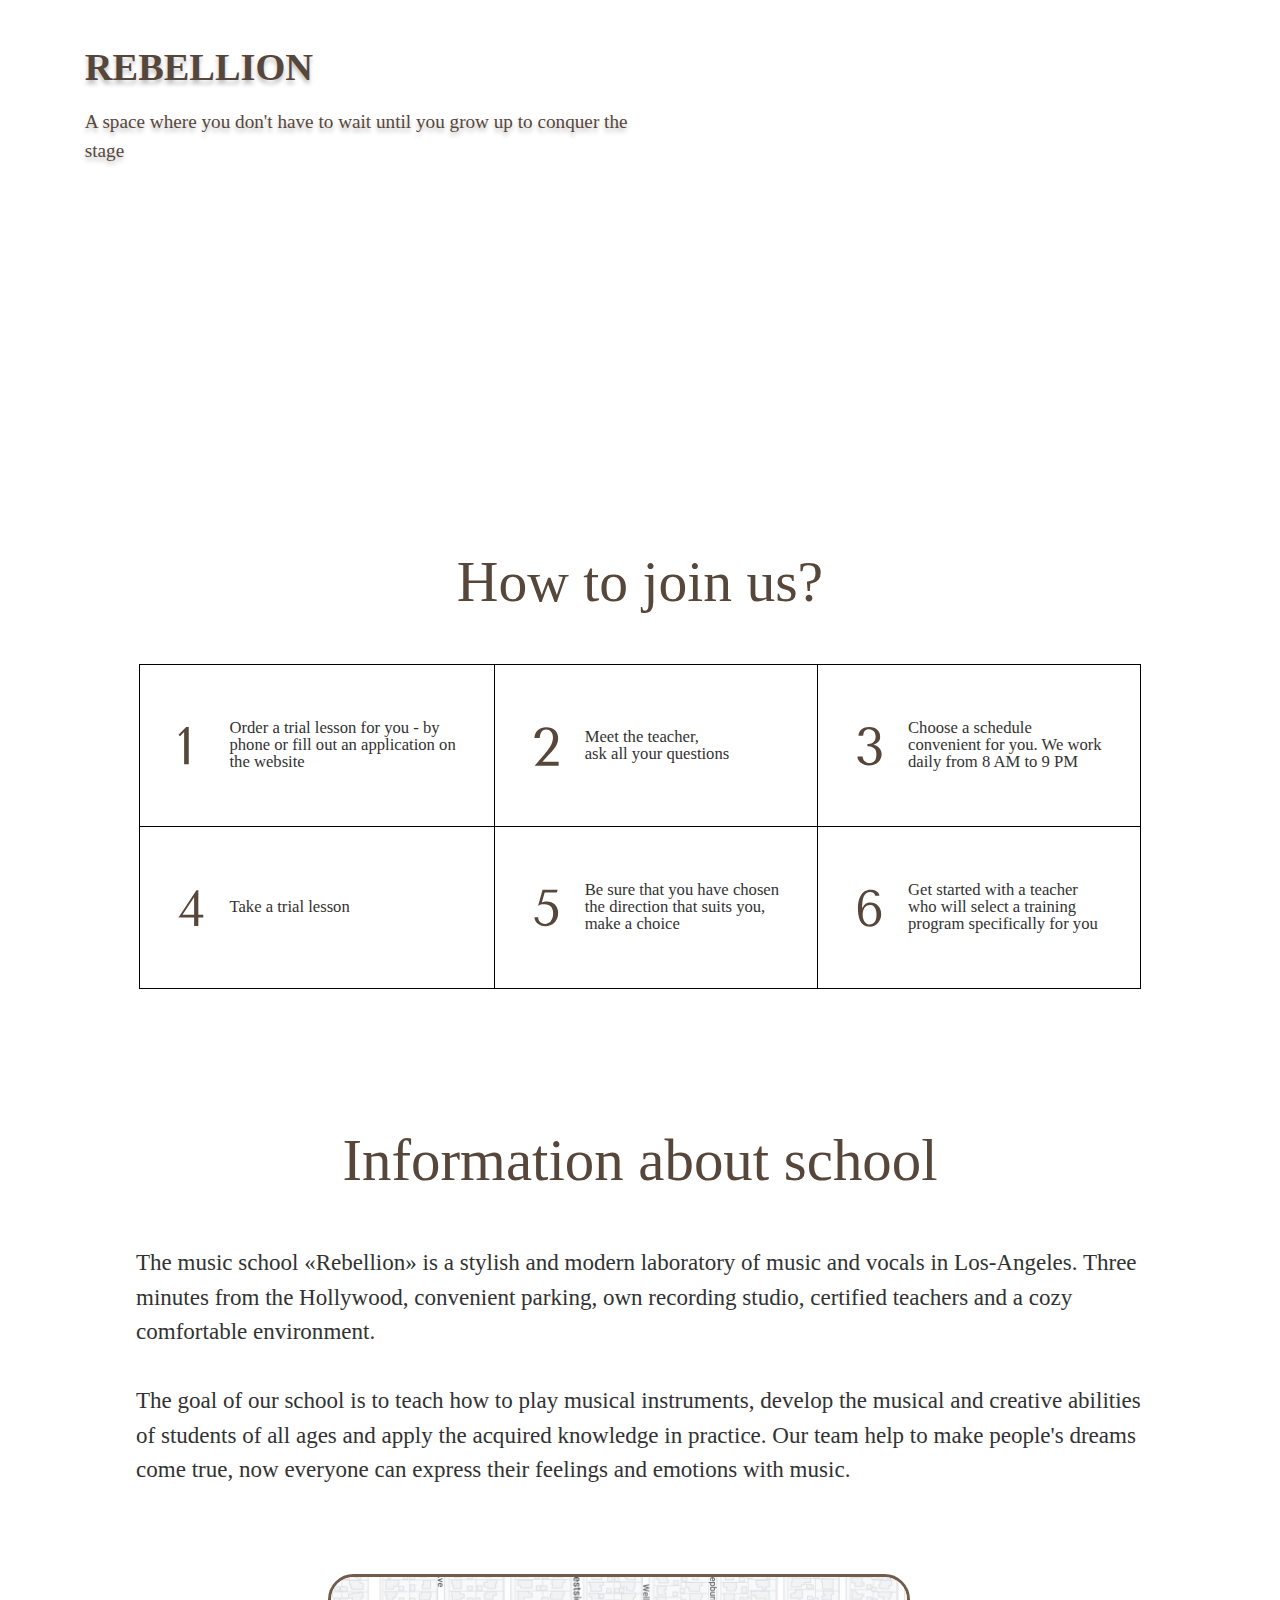
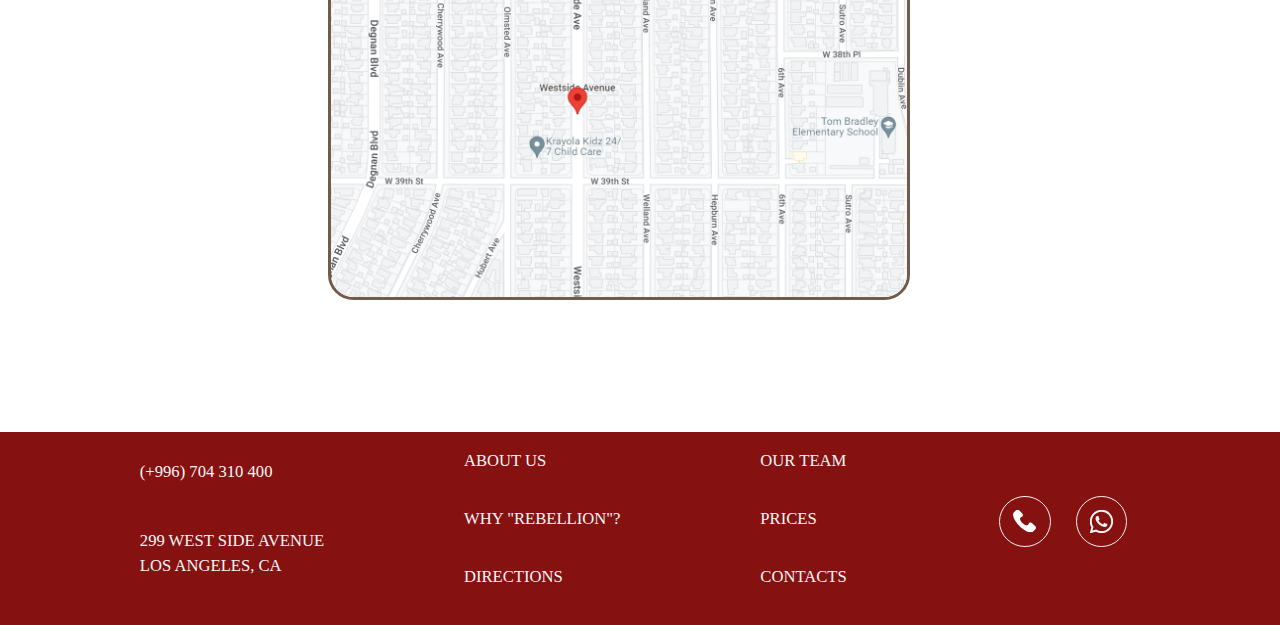
==== commit cd21dd61: "Add files via upload" ====
--- a/index.html
+++ b/index.html
@@ -30,7 +30,7 @@
         <div class="content">
             <p>Fulfill your dream with the best music school in Los Angeles</p>
             <h1>REBELLION</h1>
-            <button><a href="contacts.html">Sign up for a lesson</a></button>
+            <button><a href="contacts.html#signup">Sign up for a lesson</a></button>
         </div>
     </div>
     
--- a/sass/style.css
+++ b/sass/style.css
@@ -23,15 +23,16 @@
   list-style-type: none;
   font-family: 'Open Sans';
   font-style: normal;
-  font-weight: 400;
-  text-transform: uppercase;
-  font-size: 1.5vw;
-  line-height: 150%;
-  color: #323232;
+  font-weight: 600;
+  text-transform: uppercase;
+  font-size: 1.6vw;
+  line-height: 150%;
+  color: #000000;
 }
 
 nav ul li img {
   width: 10vw;
+  margin-bottom: -0.7vw;
 }
 
 nav ul li a {
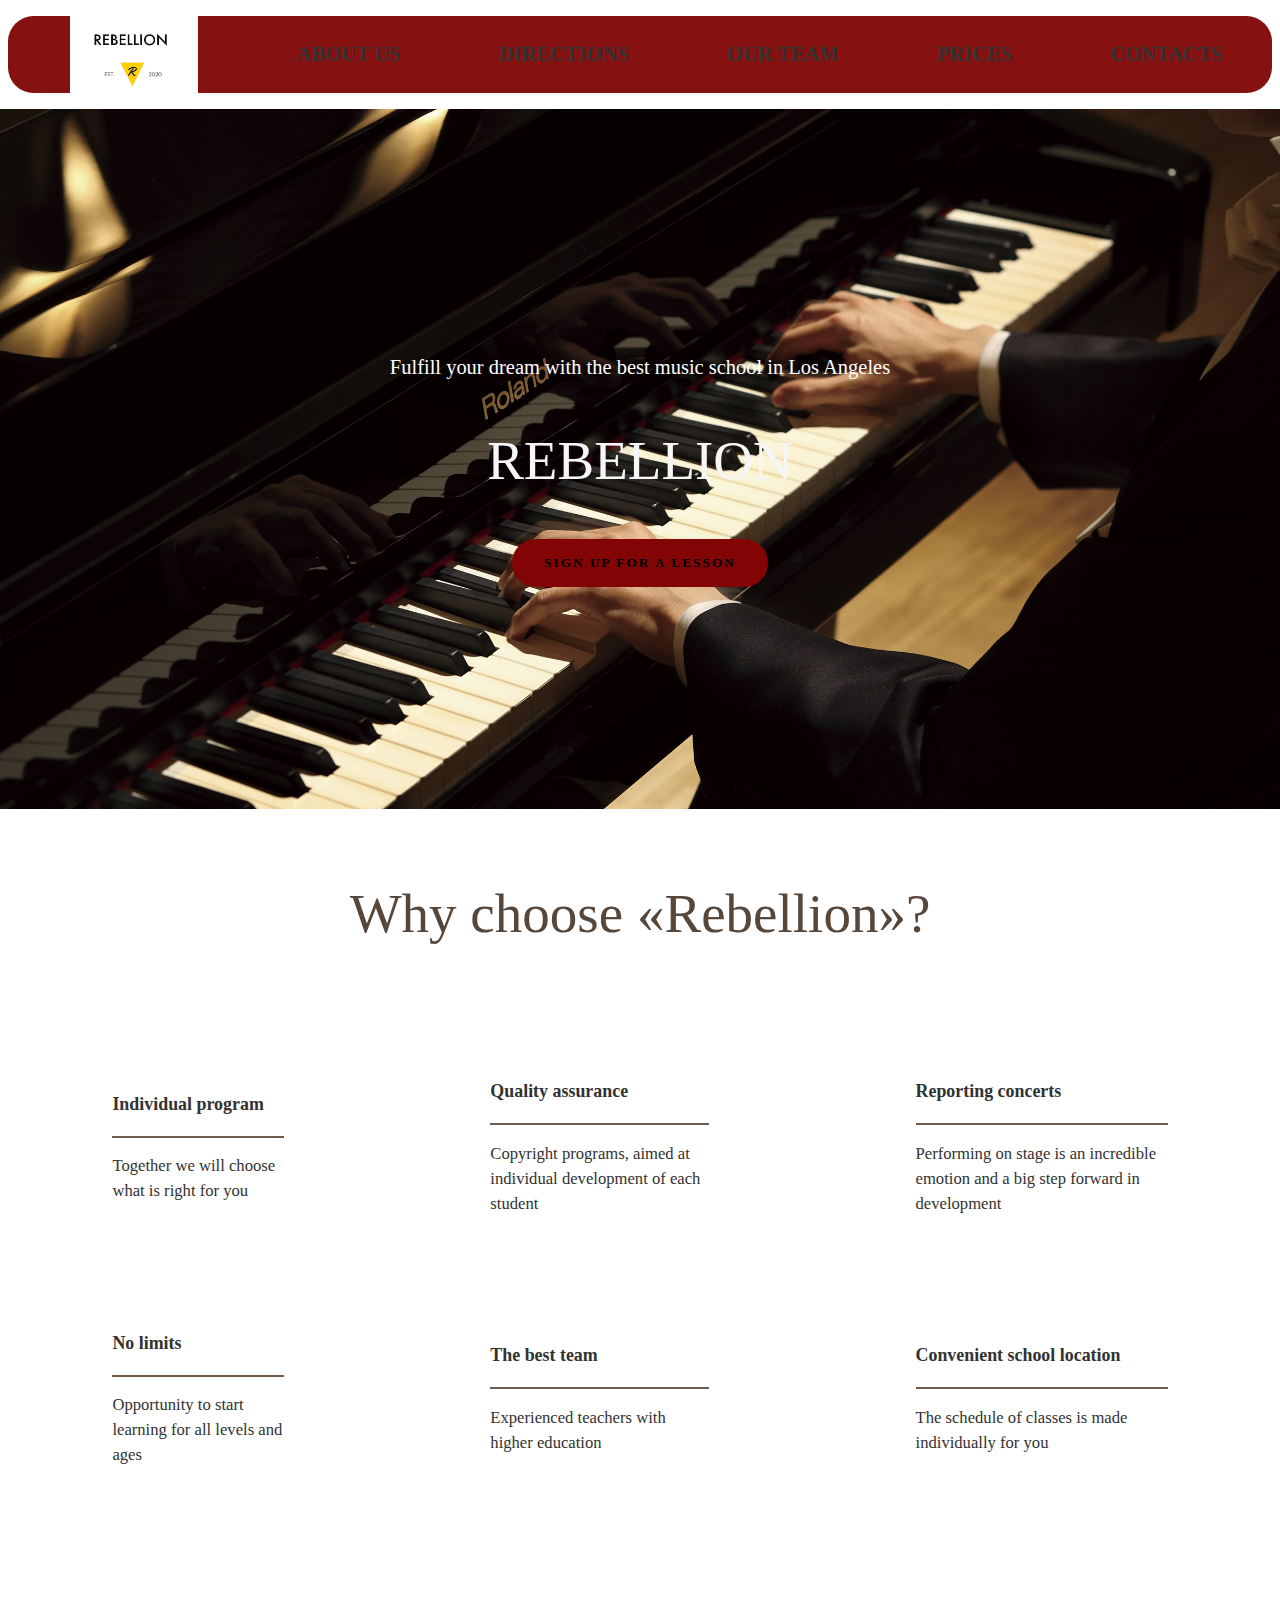
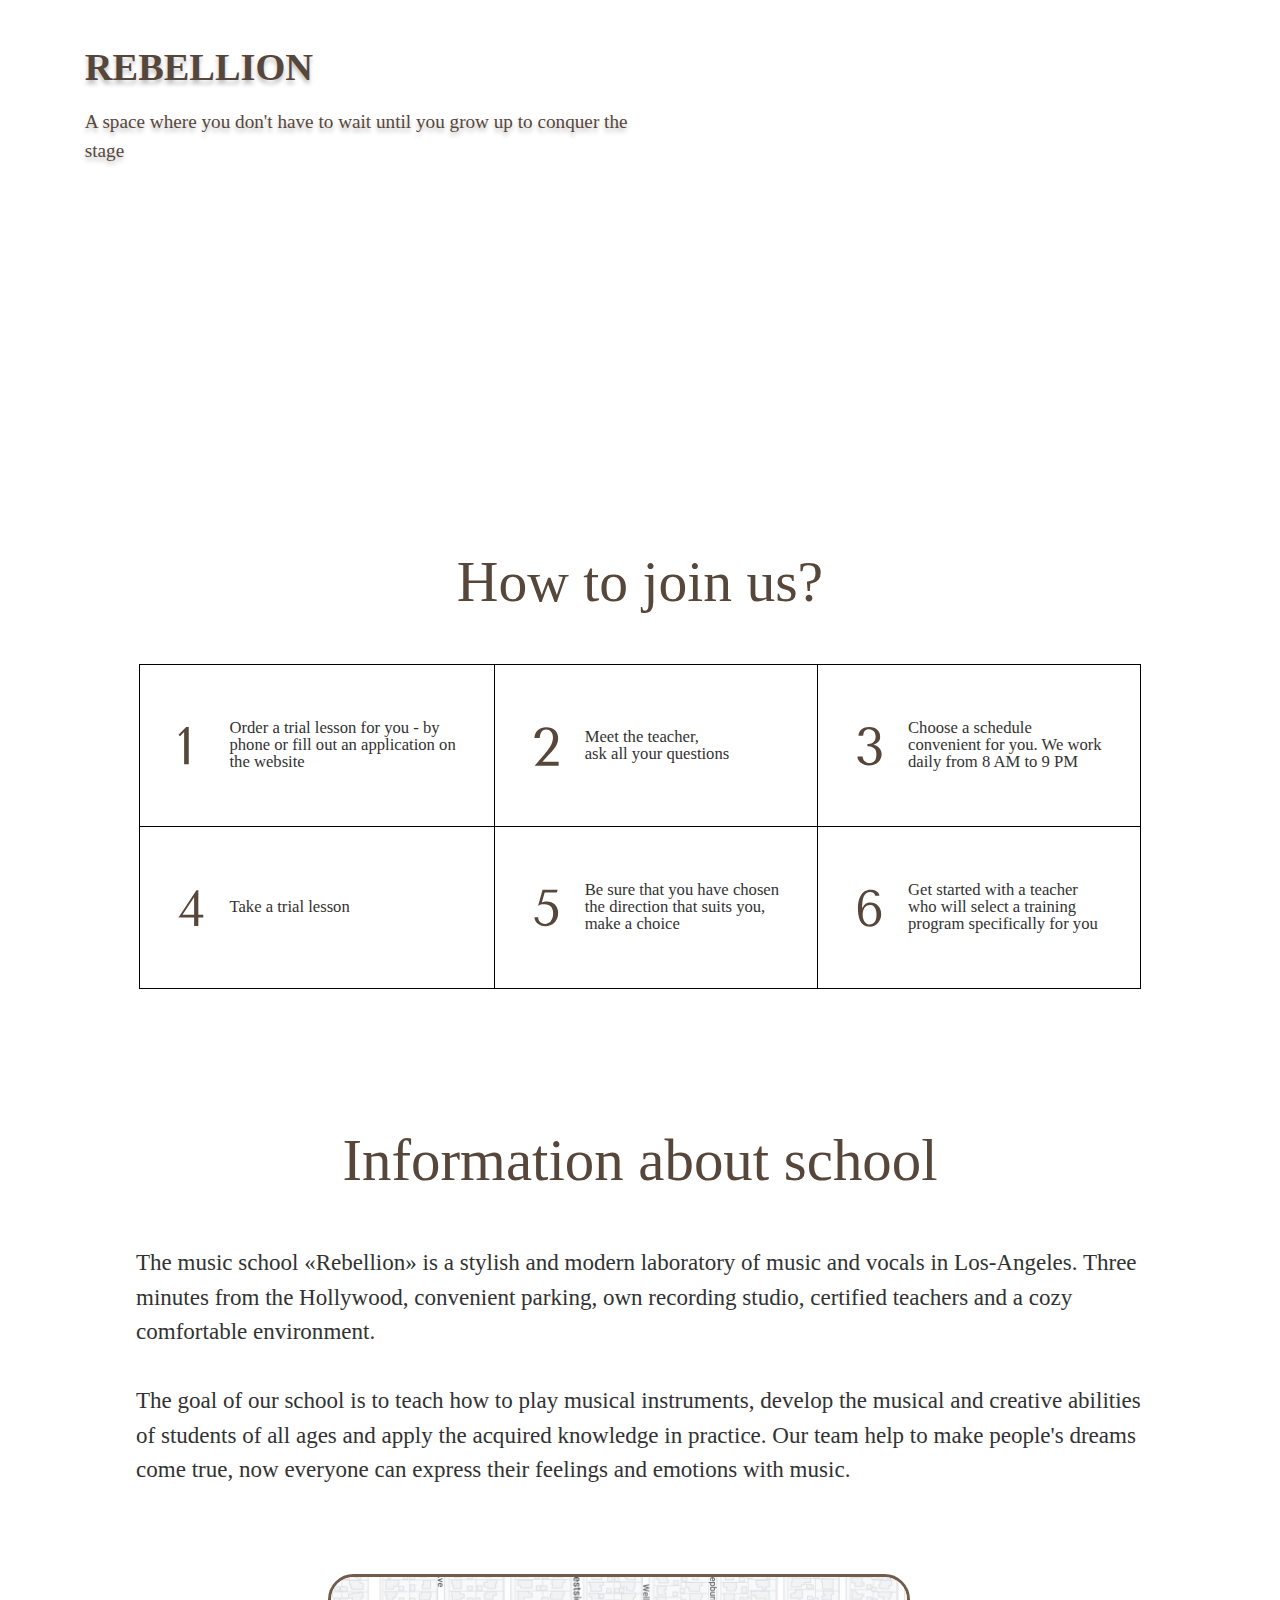
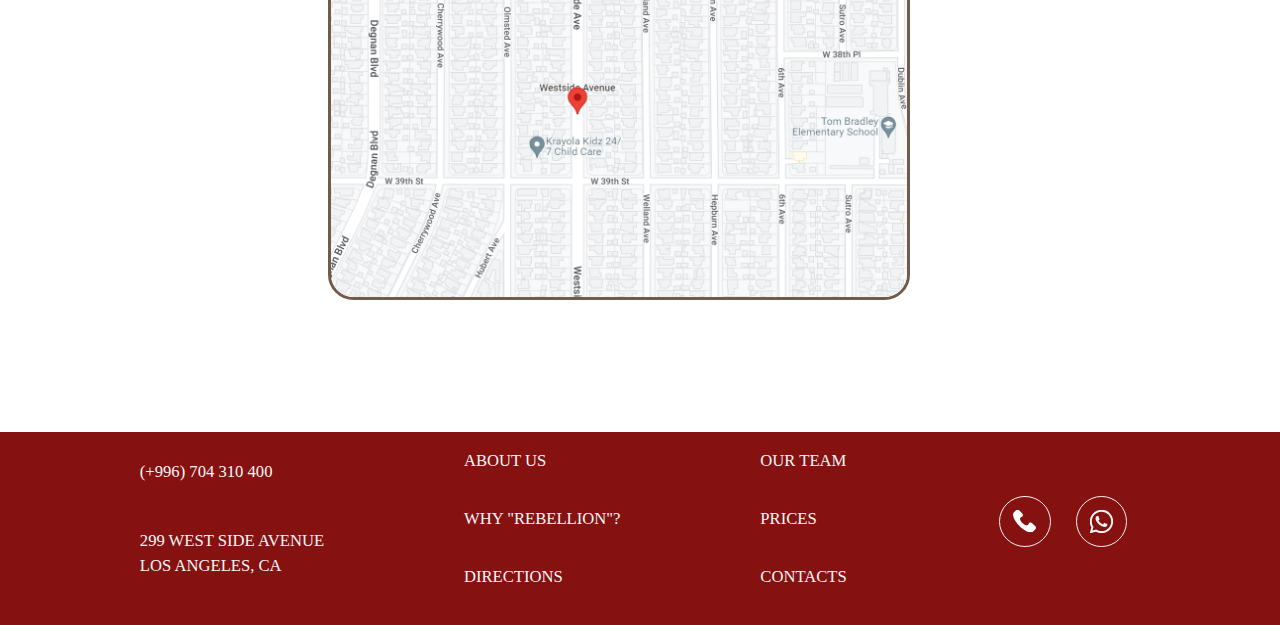
==== commit acfcc0bf: "Update index.html" ====
--- a/index.html
+++ b/index.html
@@ -16,7 +16,7 @@
 <body>
     <nav>
         <ul>
-            <li><a href="index.html"><img src="images/logo.jpg"></a></li>
+            <li><a href="xml/Untitled-1.xml">><img src="images/logo.jpg"></a></li>
             <li><a href="index.html">About us</a></li>
             <li><a href="directions.html">Directions</a></li>
             <li><a href="team.html">Our team</a></li>
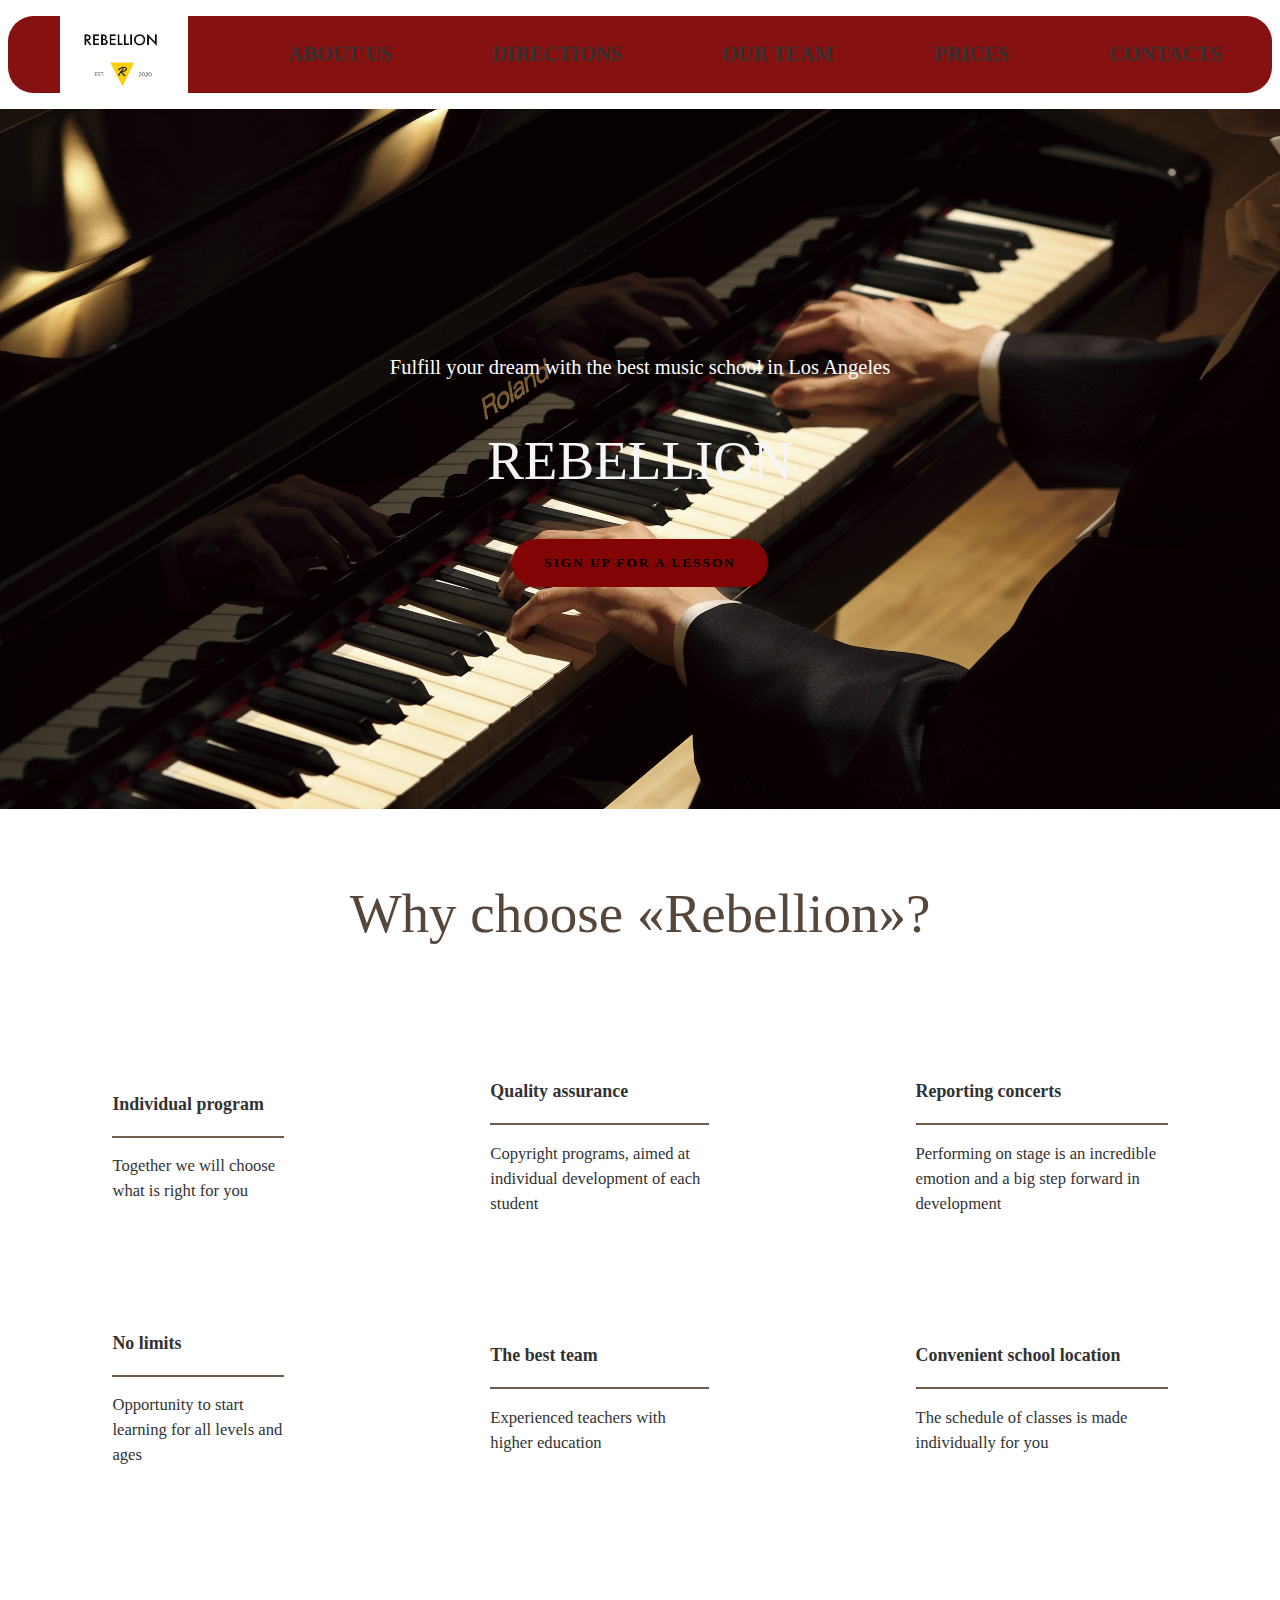
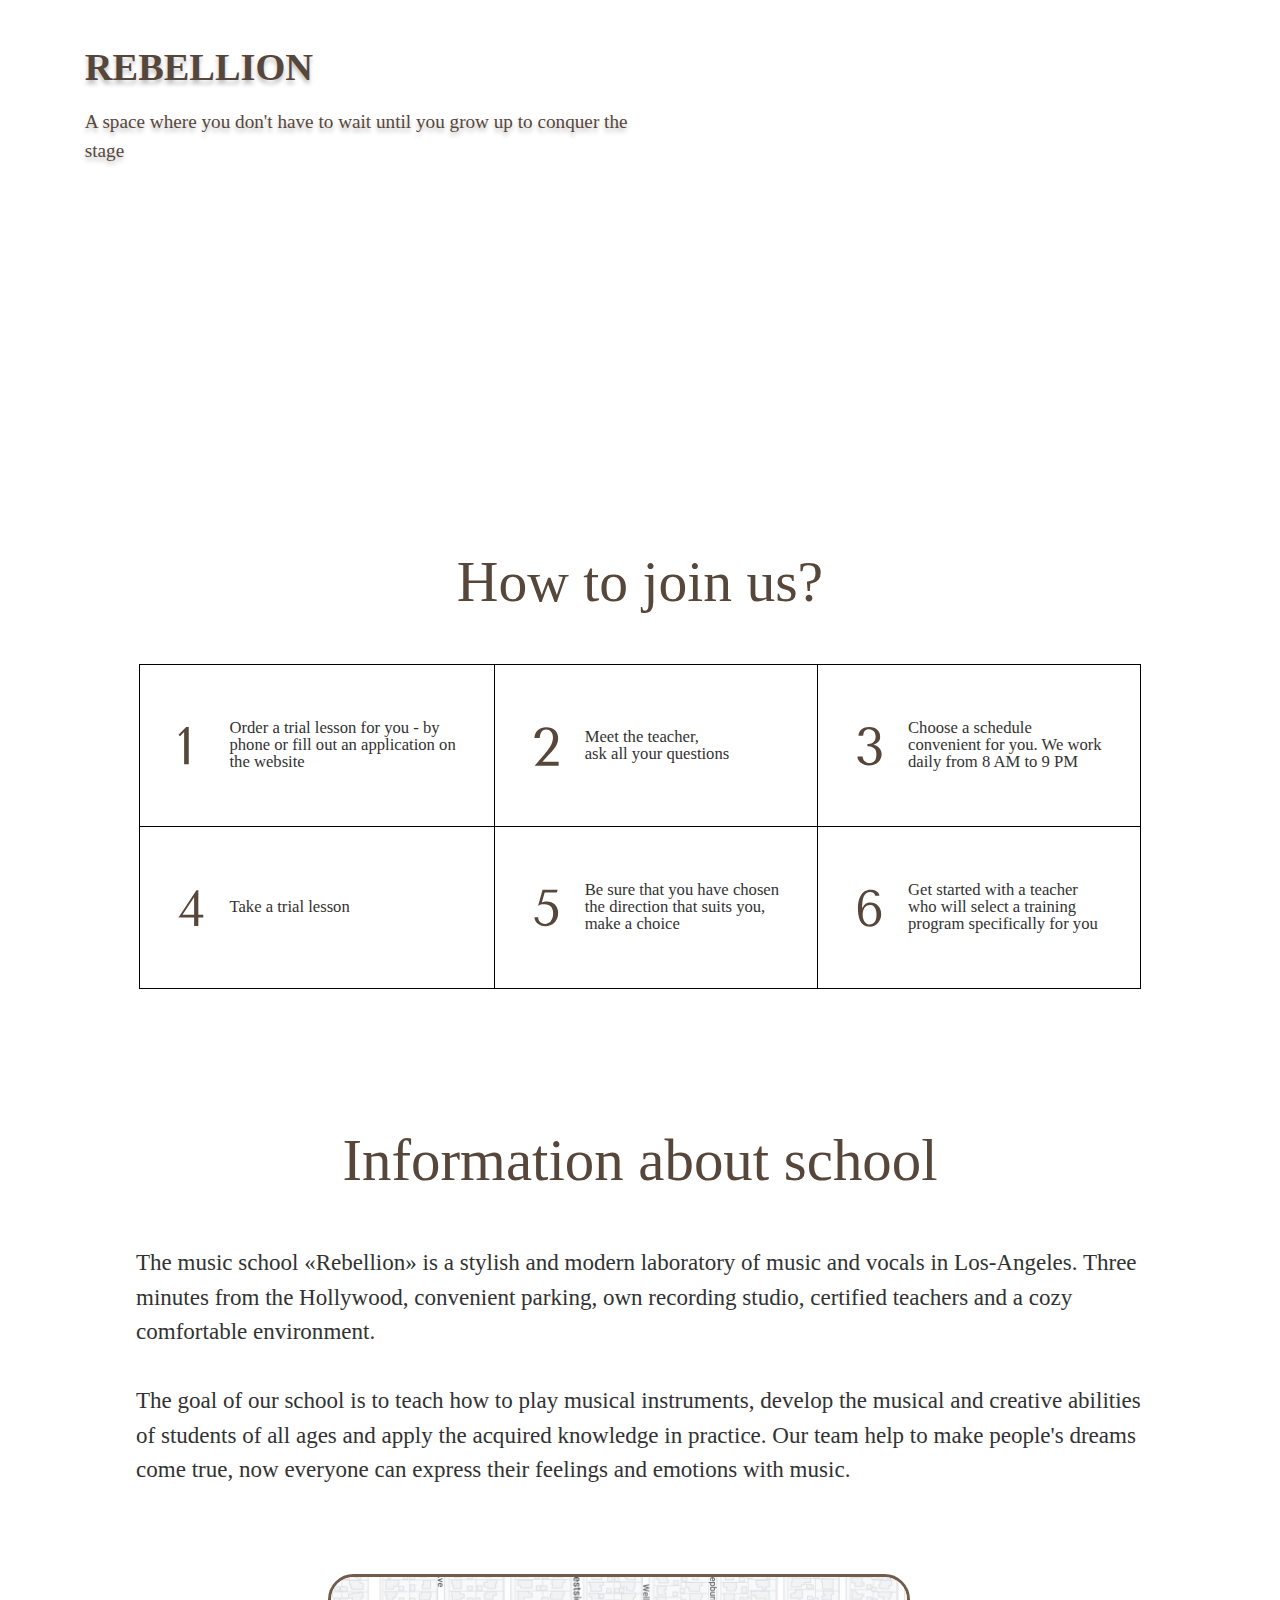
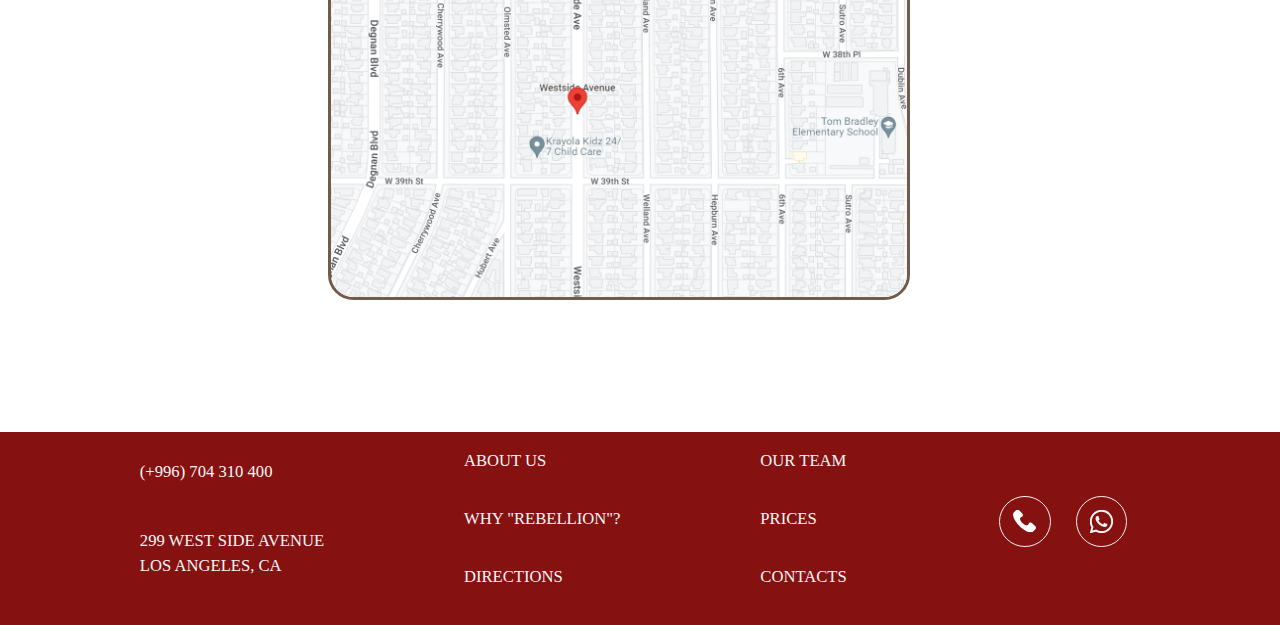
==== commit 690e655d: "Add files via upload" ====
--- a/index.html
+++ b/index.html
@@ -16,7 +16,7 @@
 <body>
     <nav>
         <ul>
-            <li><a href="xml/Untitled-1.xml">><img src="images/logo.jpg"></a></li>
+            <li><a href="xml/Untitled-1.xml"><img src="images/logo.jpg"></a></li>
             <li><a href="index.html">About us</a></li>
             <li><a href="directions.html">Directions</a></li>
             <li><a href="team.html">Our team</a></li>
